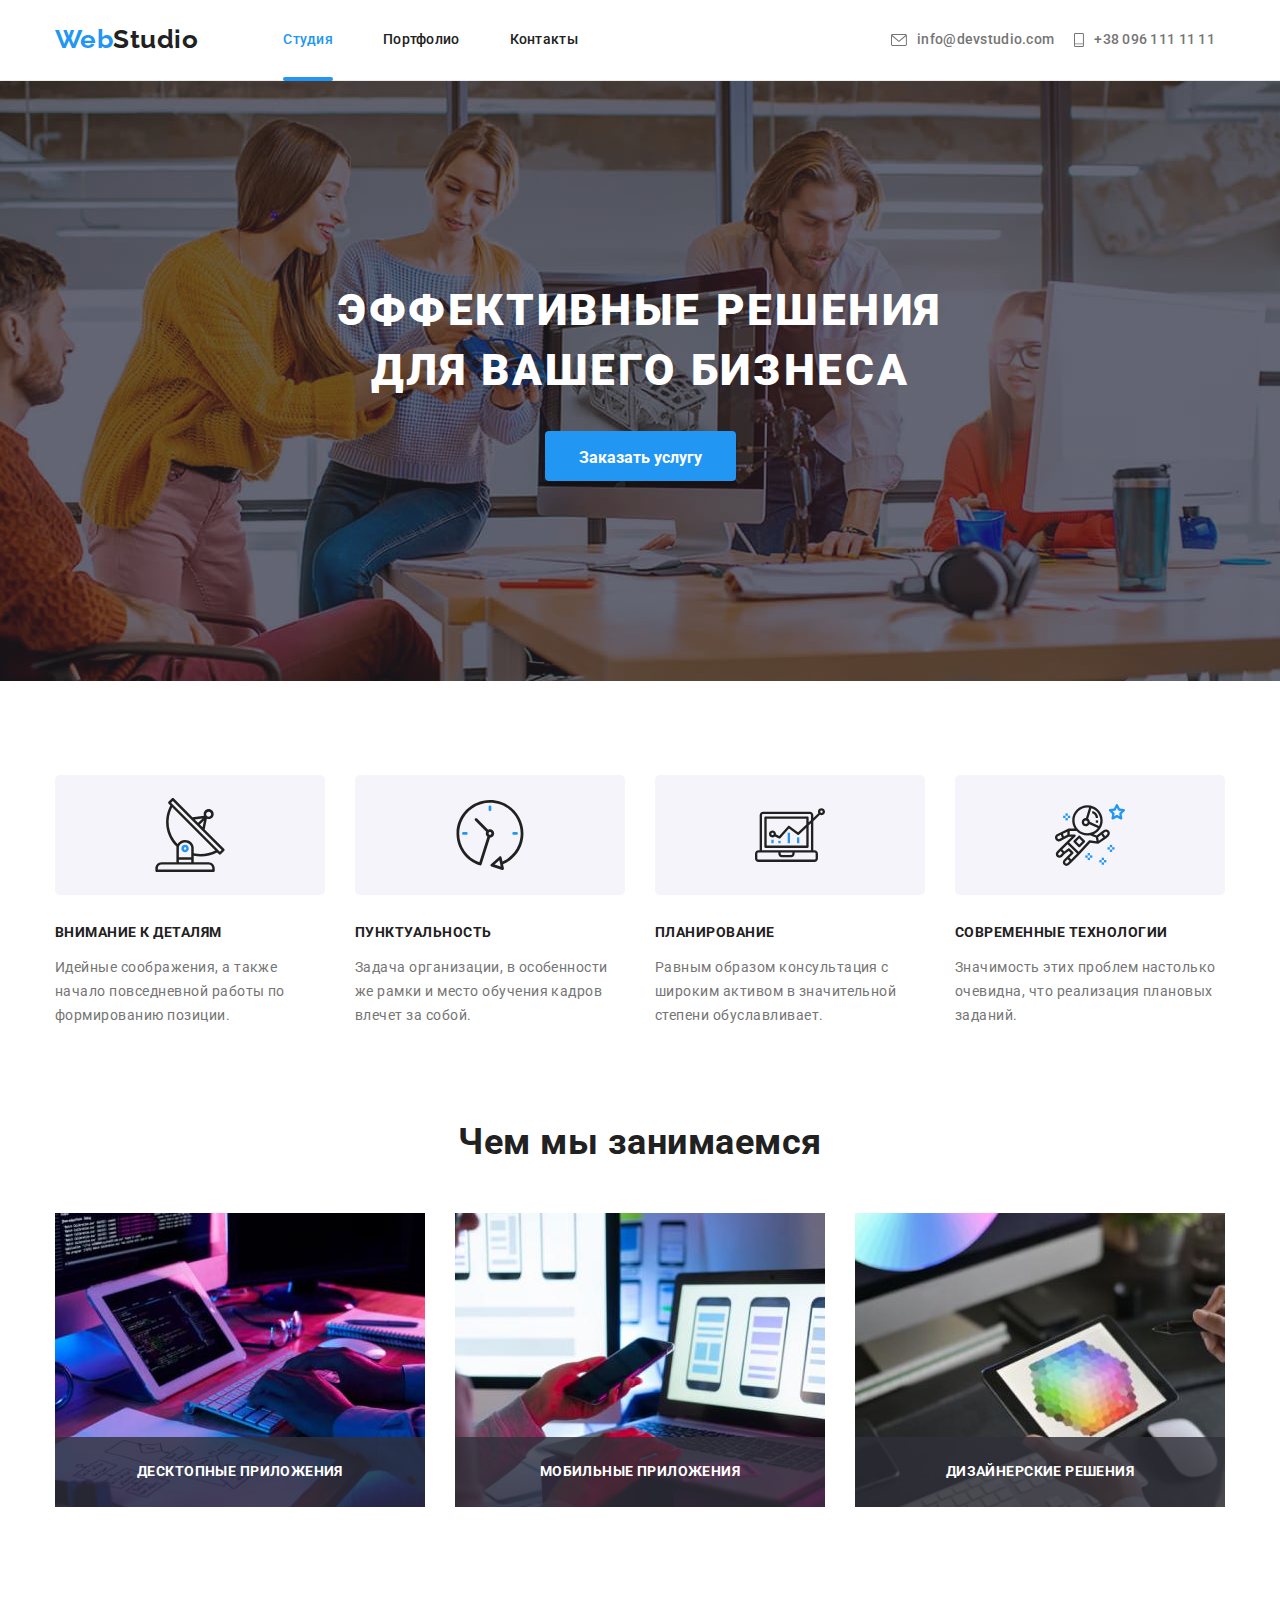
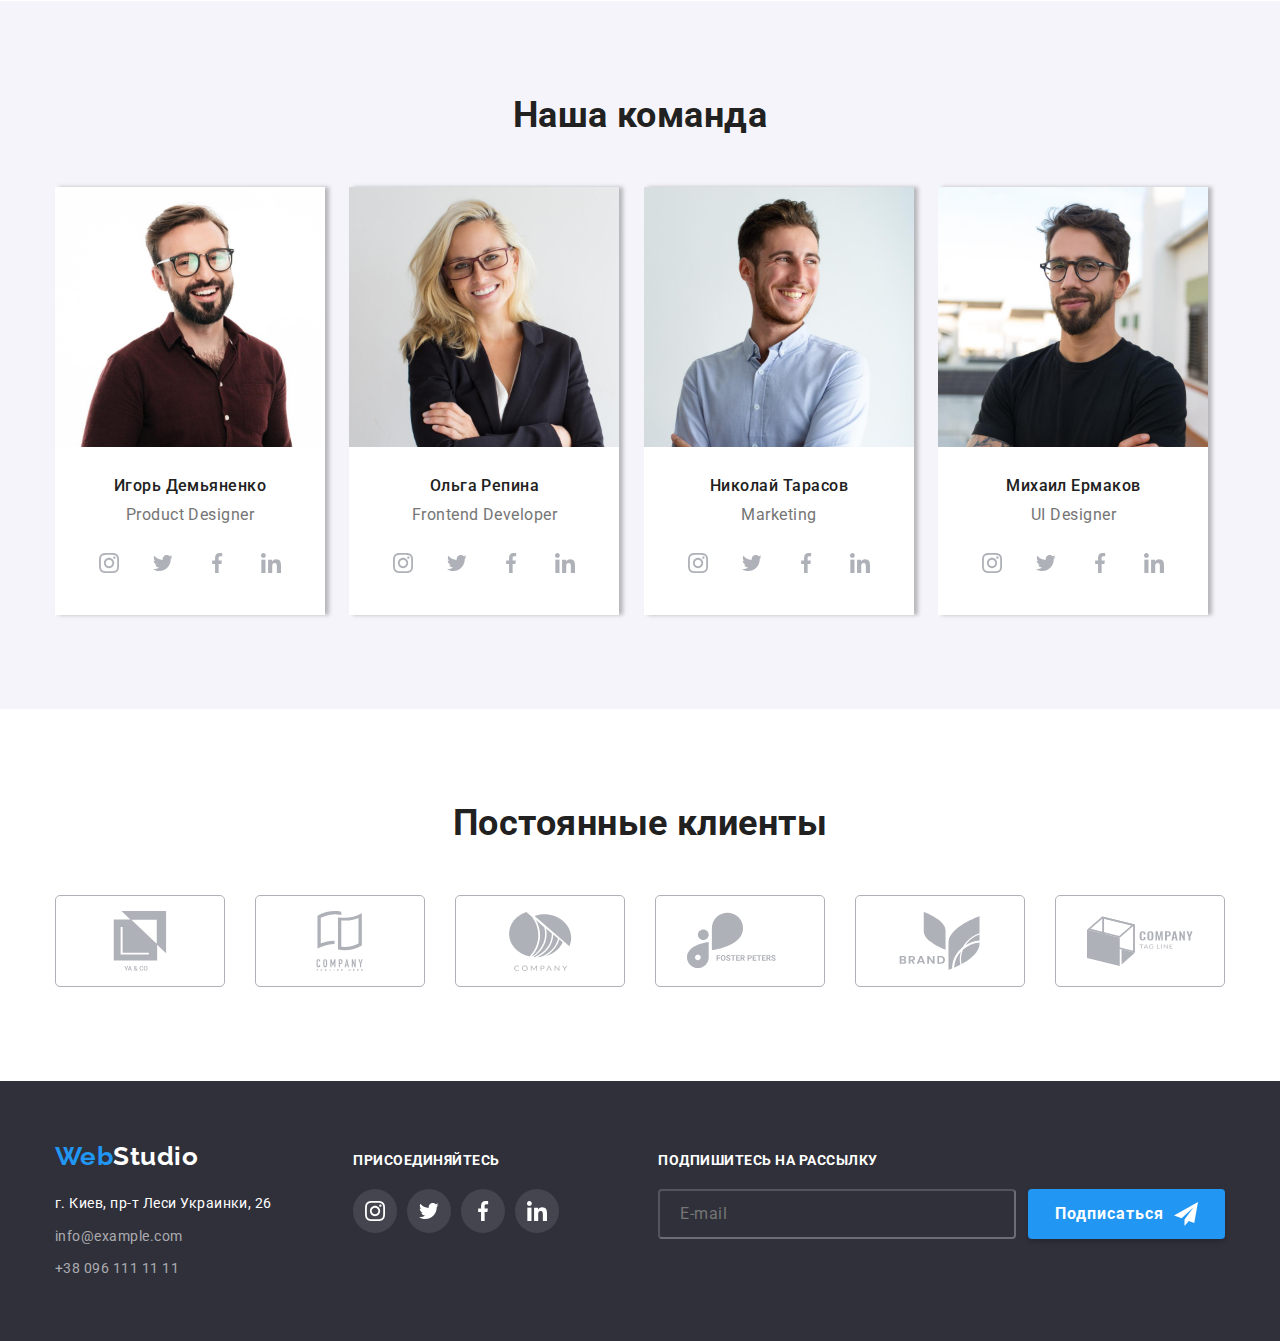
==== index.html @ 79b8e4bc "previous markup, styles" ====
<!DOCTYPE html>
<html lang="ru">
  <head>
    <meta charset="UTF-8" />
    <meta name="viewport" content="width=device-width, initial-scale=1.0" />
    <title>Студия</title>

    <link rel="preconnect" href="https://fonts.googleapis.com" />
    <link rel="preconnect" href="https://fonts.gstatic.com" crossorigin />
    <link
      href="https://fonts.googleapis.com/css2?family=Raleway:wght@700&family=Roboto:wght@400;500;700;900&display=swap"
      rel="stylesheet"
    />
    <link
      rel="stylesheet"
      href="https://cdnjs.cloudflare.com/ajax/libs/modern-normalize/1.1.0/modern-normalize.min.css"
    />
    <link rel="stylesheet" href="./css/styles.css" />
  </head>
  <body class="page">
    <!--Шапка сайта-->
    <header class="header">
      <div class="container no-padding flex">
        <div class="navigation">
          <a href="" lang="en" class="logo focus"
            ><span class="logo-web">Web</span>Studio</a
          >
          <nav>
            <ul class="site-nav flex">
              <li class="active-page nav-item">
                <a class="nav-link" href="./index.html">Студия</a>
              </li>
              <li class="nav-item">
                <a class="nav-link" href="./portfolio.html">Портфолио</a>
              </li>
              <li class="nav-item">
                <a class="nav-link" href="">Контакты</a>
              </li>
            </ul>
          </nav>
        </div>
        <ul class="head-contact flex site-nav">
          <li class="mail">
            <a href="mailto:info@devstudio.com" class="logo-item">
              <svg class="icon-envelope">
                <use
                  href="./pictures/sprite.svg#icon-envelope"
                  width="16"
                  height="12"
                ></use>
              </svg>
              info@devstudio.com</a
            >
          </li>
          <li class="telephone">
            <a href="tel:+380961111111" class="logo-item">
              <svg class="icon-mobile">
                <use href="./pictures/sprite.svg#icon-mobile"></use>
              </svg>
              +38 096 111 11 11</a
            >
          </li>
        </ul>
      </div>
    </header>
    <main>
      <!--Герой-->
      <section class="hero overlay">
        <h1 class="hero-title">Эффективные решения для вашего бизнеса</h1>
        <button data-modal-open type="button" class="btn">
          Заказать услугу
        </button>
      </section>
      <!--Особенности-->
      <section class="section features">
        <div class="container flex svg-set">
          <h2 class="visually-hidden">Особенности</h2>
          <ul class="card-set">
            <li class="feat-item antenna">
              <h3 class="title">Внимание к деталям</h3>
              <p class="section-text feat-text">
                Идейные соображения, а также начало повседневной работы по
                формированию позиции.
              </p>
            </li>
            <li class="feat-item clock">
              <h3 class="title">Пунктуальность</h3>
              <p class="section-text feat-text">
                Задача организации, в особенности же рамки и место обучения
                кадров влечет за собой.
              </p>
            </li>
            <li class="feat-item diagram">
              <h3 class="title">Планирование</h3>
              <p class="section-text feat-text">
                Равным образом консультация с широким активом в значительной
                степени обуславливает.
              </p>
            </li>
            <li class="feat-item astronaut">
              <h3 class="title">Современные технологии</h3>
              <p class="section-text feat-text">
                Значимость этих проблем настолько очевидна, что реализация
                плановых заданий.
              </p>
            </li>
          </ul>
        </div>
      </section>
      <!--Чем мы занимаемся-->
      <section class="section padding-bottom">
        <div class="container">
          <h2 class="main-title">Чем мы занимаемся</h2>
          <ul class="card-set">
            <li class="we-do-item">
              <img
                src="./pictures/wedo-jpg-1.jpg"
                alt="пишет код"
                width="370"
                height="294"
              />
              <h3 class="we-do-subtitle">Десктопные приложения</h3>
            </li>
            <li class="we-do-item">
              <img
                src="./pictures/wedo-jpg-2.jpg"
                alt="разрабатывает дизайн"
                width="370"
                height="294"
              />
              <h3 class="we-do-subtitle">Мобильные приложения</h3>
            </li>
            <li class="we-do-item">
              <img
                src="./pictures/wedo-jpg-3.jpg"
                alt="выбирает цвет"
                width="370"
                height="294"
              />
              <h3 class="we-do-subtitle">Дизайнерские решения</h3>
            </li>
          </ul>
        </div>
      </section>
      <!--Команда-->
      <section class="section bgcolor padding-bottom">
        <div class="container">
          <h2 class="main-title">Наша команда</h2>
          <div>
            <ul class="team-list">
              <li class="team-item">
                <img
                  src="./pictures/team-jpg-1.jpg"
                  alt="Дизайнер"
                  width="270"
                  height="260"
                />
                <div class="team-card-text">
                  <h3 class="team-subtitle">Игорь Демьяненко</h3>
                  <p lang="en" class="section-text team-text">
                    Product Designer
                  </p>
                  <ul class="team-card-links social-list">
                    <li class="social-list-item">
                      <a
                        class="social-link"
                        href="https://www.instagram.com"
                        target="blank"
                      >
                        <svg class="social-icon">
                          <use
                            href="./pictures/sprite.svg#icon-instagram"
                          ></use>
                        </svg>
                      </a>
                    </li>
                    <li class="social-list-item">
                      <a
                        class="social-link"
                        href="https://www.twitter.com"
                        target="blank"
                      >
                        <svg class="social-icon">
                          <use href="./pictures/sprite.svg#icon-twitter"></use>
                        </svg>
                      </a>
                    </li>
                    <li class="social-list-item">
                      <a
                        class="social-link"
                        href="https://www.facebook.com"
                        target="blank"
                      >
                        <svg class="social-icon">
                          <use href="./pictures/sprite.svg#icon-facebook"></use>
                        </svg>
                      </a>
                    </li>
                    <li class="social-list-item">
                      <a
                        class="social-link"
                        href="https://www.linkedin.com"
                        target="blank"
                      >
                        <svg class="social-icon">
                          <use href="./pictures/sprite.svg#icon-linkedin"></use>
                        </svg>
                      </a>
                    </li>
                  </ul>
                </div>
              </li>
              <li class="team-item">
                <img
                  src="./pictures/team-jpg-2.jpg"
                  alt="Разработчик"
                  width="270"
                  height="260"
                />
                <div class="team-card-text">
                  <h3 class="team-subtitle">Ольга Репина</h3>
                  <p lang="en" class="section-text team-text">
                    Frontend Developer
                  </p>
                  <ul class="team-card-links social-list">
                    <li class="social-list-item">
                      <a
                        class="social-link"
                        href="https://www.instagram.com"
                        target="blank"
                      >
                        <svg class="social-icon">
                          <use
                            href="./pictures/sprite.svg#icon-instagram"
                          ></use>
                        </svg>
                      </a>
                    </li>
                    <li class="social-list-item">
                      <a
                        class="social-link"
                        href="https://www.twitter.com"
                        target="blank"
                      >
                        <svg class="social-icon">
                          <use href="./pictures/sprite.svg#icon-twitter"></use>
                        </svg>
                      </a>
                    </li>
                    <li class="social-list-item">
                      <a
                        class="social-link"
                        href="https://www.facebook.com"
                        target="blank"
                      >
                        <svg class="social-icon">
                          <use href="./pictures/sprite.svg#icon-facebook"></use>
                        </svg>
                      </a>
                    </li>
                    <li class="social-list-item">
                      <a
                        class="social-link"
                        href="https://www.linkedin.com"
                        target="blank"
                      >
                        <svg class="social-icon">
                          <use href="./pictures/sprite.svg#icon-linkedin"></use>
                        </svg>
                      </a>
                    </li>
                  </ul>
                </div>
              </li>
              <li class="team-item">
                <img
                  src="./pictures/team-jpg-3.jpg"
                  alt="Маркетолог"
                  width="270"
                  height="260"
                />
                <div class="team-card-text">
                  <h3 class="team-subtitle">Николай Тарасов</h3>
                  <p lang="en" class="section-text team-text">Marketing</p>
                  <ul class="team-card-links social-list">
                    <li class="social-list-item">
                      <a
                        class="social-link"
                        href="https://www.instagram.com"
                        target="blank"
                      >
                        <svg class="social-icon">
                          <use
                            href="./pictures/sprite.svg#icon-instagram"
                          ></use>
                        </svg>
                      </a>
                    </li>
                    <li class="social-list-item">
                      <a
                        class="social-link"
                        href="https://www.twitter.com"
                        target="blank"
                      >
                        <svg class="social-icon">
                          <use href="./pictures/sprite.svg#icon-twitter"></use>
                        </svg>
                      </a>
                    </li>
                    <li class="social-list-item">
                      <a
                        class="social-link"
                        href="https://www.facebook.com"
                        target="blank"
                      >
                        <svg class="social-icon">
                          <use href="./pictures/sprite.svg#icon-facebook"></use>
                        </svg>
                      </a>
                    </li>
                    <li class="social-list-item">
                      <a
                        class="social-link"
                        href="https://www.linkedin.com"
                        target="blank"
                      >
                        <svg class="social-icon">
                          <use href="./pictures/sprite.svg#icon-linkedin"></use>
                        </svg>
                      </a>
                    </li>
                  </ul>
                </div>
              </li>
              <li class="team-item">
                <img
                  src="./pictures/team-jpg-4.jpg"
                  alt="Дизайнер"
                  width="270"
                  height="260"
                />
                <div class="team-card-text">
                  <h3 class="team-subtitle">Михаил Ермаков</h3>
                  <p lang="en" class="section-text team-text">UI Designer</p>
                  <ul class="team-card-links social-list">
                    <li class="social-list-item">
                      <a
                        class="social-link"
                        href="https://www.instagram.com"
                        target="blank"
                      >
                        <svg class="social-icon">
                          <use
                            href="./pictures/sprite.svg#icon-instagram"
                          ></use>
                        </svg>
                      </a>
                    </li>
                    <li class="social-list-item">
                      <a
                        class="social-link"
                        href="https://www.twitter.com"
                        target="blank"
                      >
                        <svg class="social-icon">
                          <use href="./pictures/sprite.svg#icon-twitter"></use>
                        </svg>
                      </a>
                    </li>
                    <li class="social-list-item">
                      <a
                        class="social-link"
                        href="https://www.facebook.com"
                        target="blank"
                      >
                        <svg class="social-icon">
                          <use href="./pictures/sprite.svg#icon-facebook"></use>
                        </svg>
                      </a>
                    </li>
                    <li class="social-list-item">
                      <a
                        class="social-link"
                        href="https://www.linkedin.com"
                        target="blank"
                      >
                        <svg class="social-icon">
                          <use href="./pictures/sprite.svg#icon-linkedin"></use>
                        </svg>
                      </a>
                    </li>
                  </ul>
                </div>
              </li>
            </ul>
          </div>
        </div>
      </section>
      <!--Клиенты-->
      <section class="section padding-bottom">
        <div class="container">
          <h2 class="main-title">Постоянные клиенты</h2>
          <ul class="clients-list flex">
            <li class="clients-item">
              <a class="clients-link" href="">
                <svg class="clients-icon">
                  <use href="./pictures/sprite.svg#icon-client1"></use>
                </svg>
              </a>
            </li>
            <li class="clients-item">
              <a class="clients-link" href="">
                <svg class="clients-icon">
                  <use href="./pictures/sprite.svg#icon-client2"></use>
                </svg>
              </a>
            </li>
            <li class="clients-item">
              <a class="clients-link" href="">
                <svg class="clients-icon">
                  <use href="./pictures/sprite.svg#icon-client3"></use>
                </svg>
              </a>
            </li>
            <li class="clients-item">
              <a class="clients-link" href="">
                <svg class="clients-icon">
                  <use href="./pictures/sprite.svg#icon-client4"></use>
                </svg>
              </a>
            </li>
            <li class="clients-item">
              <a class="clients-link" href="">
                <svg class="clients-icon">
                  <use href="./pictures/sprite.svg#icon-client5"></use>
                </svg>
              </a>
            </li>
            <li class="clients-item">
              <a class="clients-link" href="">
                <svg class="clients-icon">
                  <use href="./pictures/sprite.svg#icon-client6"></use>
                </svg>
              </a>
            </li>
          </ul>
        </div>
      </section>
    </main>
    <!--Подвал-->
    <footer class="footer">
      <div class="container foot-flex">
        <div class="foot-address-block">
          <a href="./index.html" class="logo foot focus"
            ><span class="logo-web">Web</span>Studio</a
          >
          <address class="address">
            <ul class="foot-contacts">
              <li class="address-item">
                <a
                  href="https://goo.gl/maps/bssERs2WhnVpPogH9"
                  target="blank"
                  class="link"
                  >г. Киев, пр-т Леси Украинки, 26</a
                >
              </li>
              <li class="address-item">
                <a href="mailto:info@example.com" class="link link-rgba"
                  >info@example.com</a
                >
              </li>
              <li class="address-item">
                <a href="tel:+380961111111" class="link link-rgba"
                  >+38 096 111 11 11</a
                >
              </li>
            </ul>
          </address>
        </div>
        <div class="join">
          <h3 class="join-title">присоединяйтесь</h3>
          <ul class="team-card-links social-list">
            <li class="social-list-item">
              <a
                class="social-link join-us"
                href="https://www.instagram.com"
                target="blank"
              >
                <svg class="social-clients-icon">
                  <use href="./pictures/sprite.svg#icon-instagram"></use>
                </svg>
              </a>
            </li>
            <li class="social-list-item">
              <a
                class="social-link join-us"
                href="https://www.twitter.com"
                target="blank"
              >
                <svg class="social-clients-icon">
                  <use href="./pictures/sprite.svg#icon-twitter"></use>
                </svg>
              </a>
            </li>
            <li class="social-list-item">
              <a
                class="social-link join-us"
                href="https://www.facebook.com"
                target="blank"
              >
                <svg class="social-clients-icon">
                  <use href="./pictures/sprite.svg#icon-facebook"></use>
                </svg>
              </a>
            </li>
            <li class="social-list-item">
              <a
                class="social-link join-us"
                href="https://www.linkedin.com"
                target="blank"
              >
                <svg class="social-clients-icon">
                  <use href="./pictures/sprite.svg#icon-linkedin"></use>
                </svg>
              </a>
            </li>
          </ul>
        </div>
        <div>
          <h3 class="join-title">Подпишитесь на рассылку</h3>
          <form class="flex" name="mailing">
            <input
              class="foot-mailing"
              type="email"
              name="email"
              placeholder="E-mail"
            />
            <button class="foot-btn-text btn" type="submit">
              Подписаться
              <svg class="mailing-icon">
                <use
                  href="./pictures/sprite.svg#icon-plane"
                  width="24"
                  height="24"
                ></use>
              </svg>
            </button>
          </form>
        </div>
      </div>
    </footer>
    <div class="backdrop is-hidden" data-modal>
      <div class="modal">
        <form class="modal-form">
          <button class="modal-button" type="button">
            <svg data-modal-close class="modal-icon">
              <use
                href="./pictures/sprite.svg#icon-close-madal"
                width="18"
                height="18"
              ></use>
            </svg>
          </button>
          <p class="modal-title">Оставьте свои данные, мы вам перезвоним</p>
          <label class="form-label" for="name">
            <label class="input-text">Имя</label>
            <span class="icon-position">
              <input
                class="modal-form-input"
                type="text"
                id="name"
                placeholder=" "
              />
              <svg class="icon-input">
                <use href="./pictures/sprite.svg#icon-person-label"></use>
              </svg>
            </span>
          </label>

          <label class="form-label" for="telephone">
            <label class="input-text">Телефон</label>
            <span class="icon-position">
              <input
                class="modal-form-input"
                type="tel"
                id="telephone"
                placeholder=" "
              />
              <svg class="icon-input">
                <use href="./pictures/sprite.svg#icon-phone-label"></use>
              </svg>
            </span>
          </label>
          <label class="form-label" for="email">
            <label class="input-text">Почта</label>
            <span class="icon-position">
              <input
                class="modal-form-input"
                type="email"
                id="email"
                placeholder=" "
              />
              <svg class="icon-input">
                <use href="./pictures/sprite.svg#icon-email-label"></use>
              </svg>
            </span>
          </label>
          <label class="comment" for="comment">
            <span class="comment-text">Комментарий</span>
            <textarea
              class="modal-textarea"
              name="comment"
              id="comment"
              cols="30"
              rows="10"
              placeholder="Введите текст"
            ></textarea>
          </label>
          <label class="flex check-box">
            <input type="checkbox" name="agree" class="checkbox-hidden" />
            <svg class="checkbox-icon">
              <use href="./pictures/sprite.svg#icon-check"></use>
            </svg>
            <span class="agree-text">
              Соглашаюсь с рассылкой и принимаю
              <a class="conditions-link">Условия договора</a>
            </span>
          </label>
          <button class="btn agree-btn" type="submit">Отправить</button>
        </form>
      </div>
    </div>
    <script src="./modal.js"></script>
  </body>
</html>
---- css/styles.css ----
:root {
  --main-color: #212121;
  --text-color: #757575;
  --accent-color: #2196f3;
  --main-bg-color: #ffffff;
  --bg-color: #f5f4fa;
  --foot-bg-color: #2f303a;
  --transition-bezier: cubic-bezier(0.4, 0, 0.2, 1);
}
*,
*::after,
::before {
  margin: 0;
  padding: 0;
}
html {
  box-sizing: border-box;
}

/*основной цвет текста #212121*/
/*вторичный цвет #757575*/
/*акцент цвет #2196F3*/
/*основной цвет фона #ffffff*/
/*вторичный цвет фона #F5F4FA*/
/*подвал цвет адреса rgba(255, 255, 255, 0.6);*/
/*подвал цвет фона #2F303A*/
body {
  font-family: Roboto;
  color: var(--main-color);
  background-color: var(--main-bg-color);
  letter-spacing: 0.03em;
}
ul {
  padding: 0;
  margin: 0;
  list-style: none;
}
a {
  text-decoration: none;
}
h1,
h2,
h3,
h4,
h5,
h6,
p {
  margin: 0;
}
img {
  display: block;
  width: 100%;
  height: auto;
}
.flex {
  display: flex;
}
.container {
  margin-left: auto;
  margin-right: auto;
  padding-left: 15px;
  padding-right: 15px;

  max-width: 1200px;
}
.section {
  padding-top: 94px;
  color: var(--main-color);
}
.card-set {
  margin-right: -30px;
  display: flex;
}
/*------------Header------------*/

.navigation {
  display: flex;
  align-items: center;
  margin-right: auto;
}

.padding-bottom {
  padding-bottom: 94px;
}

.container.no-padding {
  padding-top: 0;
}
.header {
  border-bottom: 1px solid #ececec;
}
.logo {
  font-family: Raleway;
  font-weight: bold;
  font-size: 26px;
  line-height: 1.2;
  color: var(--main-color);
  margin-right: 85px;
}
.logo-web {
  color: var(--accent-color);
}

.site-nav a {
  font-weight: 500;
  font-size: 14px;
  line-height: 1.14;
  letter-spacing: 0.02em;

  color: var(--text-color);
  transition: color 250ms var(--transition-bezier);
}
.nav-link {
  display: block;
  padding-top: 32px;
  padding-bottom: 32px;
}
.nav-item a {
  color: var(--main-color);
}
.site-nav a:focus,
.site-nav a:hover {
  color: var(--accent-color);
}
.nav-item:not(:last-child) {
  margin-right: 50px;
}
.nav-item {
  position: relative;
}
.active-page a {
  color: var(--accent-color);
}
.active-page::after {
  content: "";
  position: absolute;
  display: block;
  bottom: -1px;
  width: 100%;
  height: 4px;
  border-radius: 4px;
  background-color: var(--accent-color);
}
.head-contact {
  align-items: center;
  font-weight: 500;
  font-size: 14px;
  line-height: 1.14;
  letter-spacing: 0.02em;
  transition: color 250ms var(--transition-bezier);
}
.head-contact a:hover,
.head-contact a:focus {
  color: var(--accent-color);
}
.head-contact :first-child {
  margin-right: 10px;
}
.icon-envelope {
  width: 16px;
  height: 12px;
  fill: var(--text-color);
}
.icon-mobile {
  width: 10px;
  height: 16px;
  fill: var(--text-color);
}
.head-contact a:hover .icon-envelope,
.head-contact a:focus .icon-envelope {
  fill: var(--accent-color);
}
.head-contact a:hover .icon-mobile,
.head-contact a:focus .icon-mobile {
  fill: var(--accent-color);
}

.logo-item {
  display: flex;
  align-items: center;
}
/*------------Hero section------------*/

.hero {
  padding: 200px 0;
  text-align: center;
}
.overlay {
  height: 600px;
  max-width: 1600px;
  margin-left: auto;
  margin-right: auto;
  background-size: cover;
  background-repeat: no-repeat;
  background-position: center;
  background-color: #212121;
  background-image: linear-gradient(
      rgba(47, 48, 58, 0.4),
      rgba(47, 48, 58, 0.4)
    ),
    url(../pictures/hero-jpg.jpg);
}
.hero-title {
  max-width: 696px;
  margin: auto;
  font-weight: 900;
  font-size: 44px;
  line-height: 1.36;
  text-align: center;

  letter-spacing: 0.06em;
  text-transform: uppercase;
  color: var(--main-bg-color);
}
.btn {
  color: var(--main-bg-color);
  background-color: var(--accent-color);
  box-shadow: 0px 4px 4px rgba(0, 0, 0, 0.15);
  border-radius: 4px;
  border-color: transparent;
  margin-top: 30px;
  padding: 10px 32px;
  max-width: 200px;
  max-height: 50px;
  font-style: normal;
  font-weight: bold;
  font-size: 16px;
  line-height: 1.9;
}
/*------------Features section------------*/

.visually-hidden {
  position: absolute !important;
  clip: rect(1px 1px 1px 1px);
  clip: rect(1px, 1px, 1px, 1px);
  padding: 0 !important;
  border: 0 !important;
  height: 1px !important;
  width: 1px !important;
  overflow: hidden;
}
.card-set > .feat-item {
  flex-basis: calc(100% / 4 - 30px);
}
.features .title {
  margin-top: 0;
  margin-bottom: 0;
  font-weight: bold;
  font-size: 14px;
  line-height: 1.14;
  text-transform: uppercase;
}
.feat-text {
  margin-top: 15px;
  margin-bottom: 0;
  color: var(--text-color);
  font-size: 14px;
  line-height: 1.71;
}
.feat-item:not(:last-child) {
  margin-right: 30px;
}
.feat-item {
  align-items: center;
  justify-content: center;
}
.svg-set {
  flex-wrap: wrap;
}

.feat-item::before {
  content: "";
  height: 120px;
  background-position: center;
  display: block;
  background-color: var(--bg-color);
  margin-bottom: 30px;
  border-radius: 5px;
  background-repeat: no-repeat;
}
.antenna::before {
  background-size: 70px;
  background-image: url(../pictures/antenna.svg);
}
.clock::before {
  background-size: 70px;
  background-image: url(../pictures/clock.svg);
}
.diagram::before {
  background-size: 70px;
  background-image: url(../pictures/diagram.svg);
}
.astronaut::before {
  background-size: 70px;
  background-image: url(../pictures/astronaut.svg);
}

/*------------We do section------------*/
.card-set > .we-do-item {
  flex-basis: calc(100% / 3 - 30px);
}
.we-do-item {
  position: relative;
  margin-right: 30px;
}
.we-do-subtitle {
  position: absolute;
  bottom: 0;

  width: 100%;
  height: 70px;
  display: block;
  font-weight: 700;
  font-size: 14px;
  line-height: 1.14;
  text-transform: uppercase;

  text-align: center;
  justify-content: center;
  padding-top: 27px;
  padding-bottom: 27px;
  letter-spacing: 0.03em;
  color: var(--main-bg-color);
  background-color: rgba(47, 48, 58, 0.8);
}
/*------------Team section------------*/
.bgcolor {
  width: auto;
  background-color: var(--bg-color);
}
.main-title {
  margin-top: 0;
  margin-bottom: 50px;
  font-weight: bold;
  font-size: 36px;
  line-height: 1.16;
  text-align: center;
}

.team-list > .team-item {
  display: inline-block;
  flex-basis: calc(100% / 4);
}
.team-list > .team-item:not(:last-child) {
  margin-right: 20px;
}
.team-item {
  width: 270px;
  background: var(--main-bg-color);
  box-shadow: 4px 0px 4px rgba(0, 0, 0, 0.25);
}
.team-card-text {
  padding-top: 30px;
  padding-bottom: 30px;
  text-align: center;
}

.team-subtitle {
  font-weight: 500;
  font-size: 16px;
  line-height: 1.18;
}

.team-text {
  margin-top: 10px;
  font-size: 16px;
  line-height: 1.18;
  align-items: center;
  color: var(--text-color);
  margin-bottom: 16px;
}
.social-list {
  display: flex;
  justify-content: center;
}
.social-list-item {
  width: 44px;
  height: 44px;
  border-color: transparent;
}
.social-list-item + .social-list-item {
  margin-left: 10px;
}
.social-link {
  display: flex;
  width: 100%;
  height: 100%;
  border-radius: 50%;
  justify-content: center;
  align-items: center;
  transition: background-color 250ms var(--transition-bezier);
}
.social-link:hover,
.social-link:focus {
  background-color: var(--accent-color);
  border-color: transparent;
}
.social-icon {
  width: 20px;
  height: 20px;
  fill: #afb1b8;
  transition: fill 250ms var(--transition-bezier);
}
.social-link:hover .social-icon,
.social-link:focus .social-icon {
  fill: var(--main-bg-color);
}
/*------------Clients section------------*/

.clients-item {
  width: 170px;
  height: 92px;
}
.clients-item + .clients-item {
  margin-left: 30px;
}
.clients-link {
  display: flex;
  width: 100%;
  height: 100%;
  border: 1px solid #afb1b8;
  border-radius: 5px;
  justify-content: center;
  align-items: center;
  transition: border-color 250ms var(--transition-bezier);
}
.clients-link:hover,
.clients-link:focus {
  border-color: var(--accent-color);
}
.clients-icon {
  display: inline-block;
  width: 106px;
  height: 60px;
  fill: #afb1b8;
  transition: fill 250ms var(--transition-bezier);
}
.clients-link:hover .clients-icon,
.clients-link:focus .clients-icon {
  fill: var(--accent-color);
}
/*------------Footer section------------*/
.footer {
  padding-top: 60px;
  padding-bottom: 60px;
  background-color: var(--foot-bg-color);
}
.foot-flex {
  display: flex;
  align-items: baseline;
  justify-content: space-between;
}
.logo.foot {
  color: var(--main-bg-color);
}
.foot-contacts {
  margin-top: 20px;
}
.address-item:not(:first-child) {
  margin-top: 9px;
}
.address .link {
  font-style: normal;
  font-family: Roboto;
  font-size: 14px;
  line-height: 1.7;
  color: var(--main-bg-color);
}
.link.link-rgba {
  color: rgba(255, 255, 255, 0.6);
}
.join {
  margin-left: 70px;
  margin-right: auto;
}
.join-title {
  color: var(--main-bg-color);
  text-transform: uppercase;
  font-size: 14px;
  line-height: 1.14;
  margin-bottom: 20px;
}
.social-clients-icon {
  width: 20px;
  height: 20px;
}
.social-list-item > .social-link.join-us {
  background-color: rgba(255, 255, 255, 0.1);
}
.social-list-item > .social-link.join-us:hover,
.social-list-item > .social-link.join-us:focus {
  background-color: var(--accent-color);
}
.social-link > .social-clients-icon {
  fill: var(--main-bg-color);
}
.foot-mailing {
  width: 358px;
  height: 50px;
  padding: 10px;
  border-color: rgba(255, 255, 255, 0.3);
  border-radius: 4px;
  background-color: transparent;
  color: var(--main-bg-color);
}
.foot-btn-text {
  display: flex;
  margin-top: 0;
  margin-left: 12px;
  padding: 10px 25px;
  font-weight: 700;
  font-size: 16px;
  line-height: 1.6;
  align-items: center;
  justify-content: center;
  letter-spacing: 0.06em;
}
.mailing-icon {
  width: 24px;
  height: 24px;
  fill: var(--main-bg-color);
  margin-left: 10px;
}
.foot-mailing::placeholder {
  font-weight: 400;
  font-size: 16px;
  line-height: 1.25;
  letter-spacing: 0.03em;
  padding-left: 10px;
}
/*------------Modal page------------*/
.backdrop {
  position: fixed;
  top: 0;
  left: 0;
  width: 100%;
  height: 100%;
  background-color: rgba(0, 0, 0, 0.2);

  opacity: 1;
  transition: opacity 250ms var(--transition-bezier);
}
.backdrop.is-hidden {
  opacity: 0;
  pointer-events: none;
}
.backdrop.is-hidden .modal {
  transform: translate(-50%, -50%) scale(1.1);
}
.modal {
  position: absolute;
  top: 50%;
  left: 50%;
  transform: translate(-50%, -50%) scale(1);
  width: 528px;
  min-height: 581px;
  border-radius: 4px;

  background-color: var(--main-bg-color);
  box-shadow: 1px 0px 2px rgba(0, 0, 0, 0.2), 1px 0px 1px rgba(0, 0, 0, 0.14),
    3px 0px 1px rgba(0, 0, 0, 0.12);

  transition: opacity 250ms var(--transition-bezier),
    transform 250ms var(--transition-bezier);
}
.modal-button {
  position: absolute;
  width: 30px;
  height: 30px;
  top: 8px;
  right: 8px;
  padding: 5px;
  border-radius: 50%;
  border: 1px solid rgba(0, 0, 0, 0.1);
  background-color: var(--main-bg-color);
}
.modal-icon {
  width: 18px;
  height: 18px;
}
.modal-button:hover .modal-icon {
  fill: var(--accent-color);
}
.modal-title {
  font-weight: bold;
  margin-left: auto;
  margin-right: auto;
  margin-bottom: 30px;
  justify-content: center;
  font-size: 20px;
  line-height: 1.2;
}
.modal-form {
  padding-bottom: 50px;
  padding-right: 40px;
  padding-left: 40px;
  padding-top: 40px;
}
.form-label {
  display: block;
  margin-bottom: 10px;
}
.modal-form-input {
  width: 100%;
  height: 40px;
  border-radius: 4px;
  margin-top: 5px;
  border: 1px solid rgba(33, 33, 33, 0.2);
  padding: 12px 12px 12px 42px;
  outline: none;
  cursor: pointer;
  transition: border-color 250ms var(--transition-bezier);
}
.modal-form-input:focus {
  border-color: var(--accent-color);
}
.icon-position {
  position: relative;
}
.icon-input {
  position: absolute;
  left: 16px;
  top: 50%;
  width: 18px;
  height: 18px;
  transform: translateY(-50%);
  display: inline-block;
  fill: var(--main-color);
  transition: fill 250ms var(--transition-bezier);
}
.form-label:focus-within .icon-input {
  fill: var(--accent-color);
}
.input-text {
  font-weight: 400;
  font-size: 12px;
  line-height: 1.16;
  letter-spacing: 0.01em;
  color: var(--text-color);
}

.comment .modal-textarea {
  display: flex;
  padding: 12px 16px;
  margin-bottom: 20px;
  margin-top: 4px;
  height: 120px;
  width: 100%;
  resize: none;
  outline-color: var(--accent-color);
  border: 1px solid rgba(33, 33, 33, 0.2);
  border-radius: 4px;
}
.modal-textarea::placeholder {
  font-size: 16px;
  color: rgba(117, 117, 117, 0.5);
}
.comment-text {
  font-weight: 400;
  font-size: 14px;
  line-height: 1.16;
  letter-spacing: 0.01em;
  color: var(--text-color);
}
.check-box {
  display: flex;
  align-items: center;
  padding-left: 13px;
  margin-bottom: 30px;
  width: 100%;
  margin-top: 20px;
  font-size: 14px;
  line-height: 1.46;
  initial-letter: 0.03em;
  color: var(--text-color);
}
.checkbox-icon {
  display: inline-block;
  width: 16px;
  height: 15px;
  margin-right: 7px;
  border: 2px solid var(--main-color);
  border-radius: 2px;
  transition: background-color 250ms var(--transition-bezier);
}

.conditions-link {
  color: var(--accent-color);
  position: relative;
}
.checkbox-hidden {
  position: absolute !important;
  clip: rect(1px 1px 1px 1px);
  clip: rect(1px, 1px, 1px, 1px);
  padding: 0 !important;
  border: 0 !important;
  height: 1px !important;
  width: 1px !important;
  overflow: hidden;
}
.checkbox-hidden:checked + .checkbox-icon {
  border-color: transparent;
  background-color: var(--accent-color);
  background-origin: border-box;
  background-size: contain;
}

.conditions-link::after {
  content: "";
  position: absolute;
  bottom: 2px;
  left: 0;
  width: 100%;
  height: 1px;
  background-color: var(--accent-color);
}
.agree-btn {
  display: block;
  margin: 0 auto;
  padding: 10px 55px;
  line-height: 1.6;
  letter-spacing: 0.06em;
}
/*------------Portfolio page------------*/
:root {
  --btn-shadow: 0px 3px 1px rgba(0, 0, 0, 0.1), 0px 1px 2px rgba(0, 0, 0, 0.08),
    0px 2px 2px rgba(0, 0, 0, 0.12);
}

.port-btn-list {
  display: flex;
  justify-content: center;
  margin-bottom: 50px;
}
.port-btn {
  display: inline-block;
  width: auto;
  height: auto;
  position: inherit;
  color: var(--main-color);
  background-color: var(--bg-color);

  border-radius: 4px;
  border-color: transparent;
  font-family: Roboto;
  font-weight: 500;
  font-size: 16px;
  line-height: 1.6;

  padding: 6px 22px;
  text-align: center;

  transition: background-color 250ms var(--transition-bezier);
}
.port-btn:hover,
.port-btn:focus {
  background-color: var(--accent-color);
  color: var(--main-bg-color);
  box-shadow: var(--btn-shadow);
}

.port-btn-list > .port-btn-item:not(:last-child) {
  margin-right: 8px;
}
.container.portfolio {
  padding-top: 0;
  padding-bottom: 94px;
}
.port-list {
  display: flex;
  flex-wrap: wrap;
  margin-bottom: -30px;
  margin-left: -30px;
}

.port-list-item {
  background-color: var(--main-bg-color);
  flex-basis: calc((100% - 90px) / 3);
  margin-bottom: 30px;
  margin-left: 30px;
}
.port-list-item:hover,
.port-list-item:focus {
  box-shadow: 0px 1px 1px rgb(0 0 0 / 12%), 0px 4px 4px rgb(0 0 0 / 6%),
    1px 4px 6px rgb(0 0 0 / 16%);
}
.port-thumb {
  position: relative;
  overflow: hidden;
}
.port-item-text {
  opacity: 0;
  position: absolute;
  width: 100%;
  height: 100%;
  top: 0;
  left: 0;
  padding: 63px 24px;
  font-weight: 400;
  font-size: 18px;
  line-height: 1.56;
  text-align: left;
  justify-content: center;
  letter-spacing: 0.03em;
  color: var(--main-bg-color);
  background-color: rgba(33, 150, 243, 0.9);
  transition: transform 250ms var(--transition-bezier),
    opacity 250ms var(--transition-bezier);
  transform: translateY(100%);
}
.port-list-item:hover .port-item-text,
.port-list-item:focus .port-item-text {
  opacity: 1;
  transform: translateY(0);
}

.port-cards-text {
  border: 1px solid #eeeeee;
  padding: 20px 24px;
}
.port-title {
  font-weight: bold;
  font-size: 18px;
  line-height: 2;
  letter-spacing: 0.06em;
  color: var(--main-color);
}
.port-subtitle {
  font-size: 16px;
  line-height: 1.87;
  color: var(--text-color);
}

/*основной цвет текста #212121*/
/*вторичный цвет #757575*/
/*акцент цвет #2196F3*/
/*основной цвет фона #E5E5E5*/
/*вторичный цвет фона #F5F4FA*/
/*подвал цвет адреса rgba(255, 255, 255, 0.6);*/
/*подвал цвет фона #2F303A*/
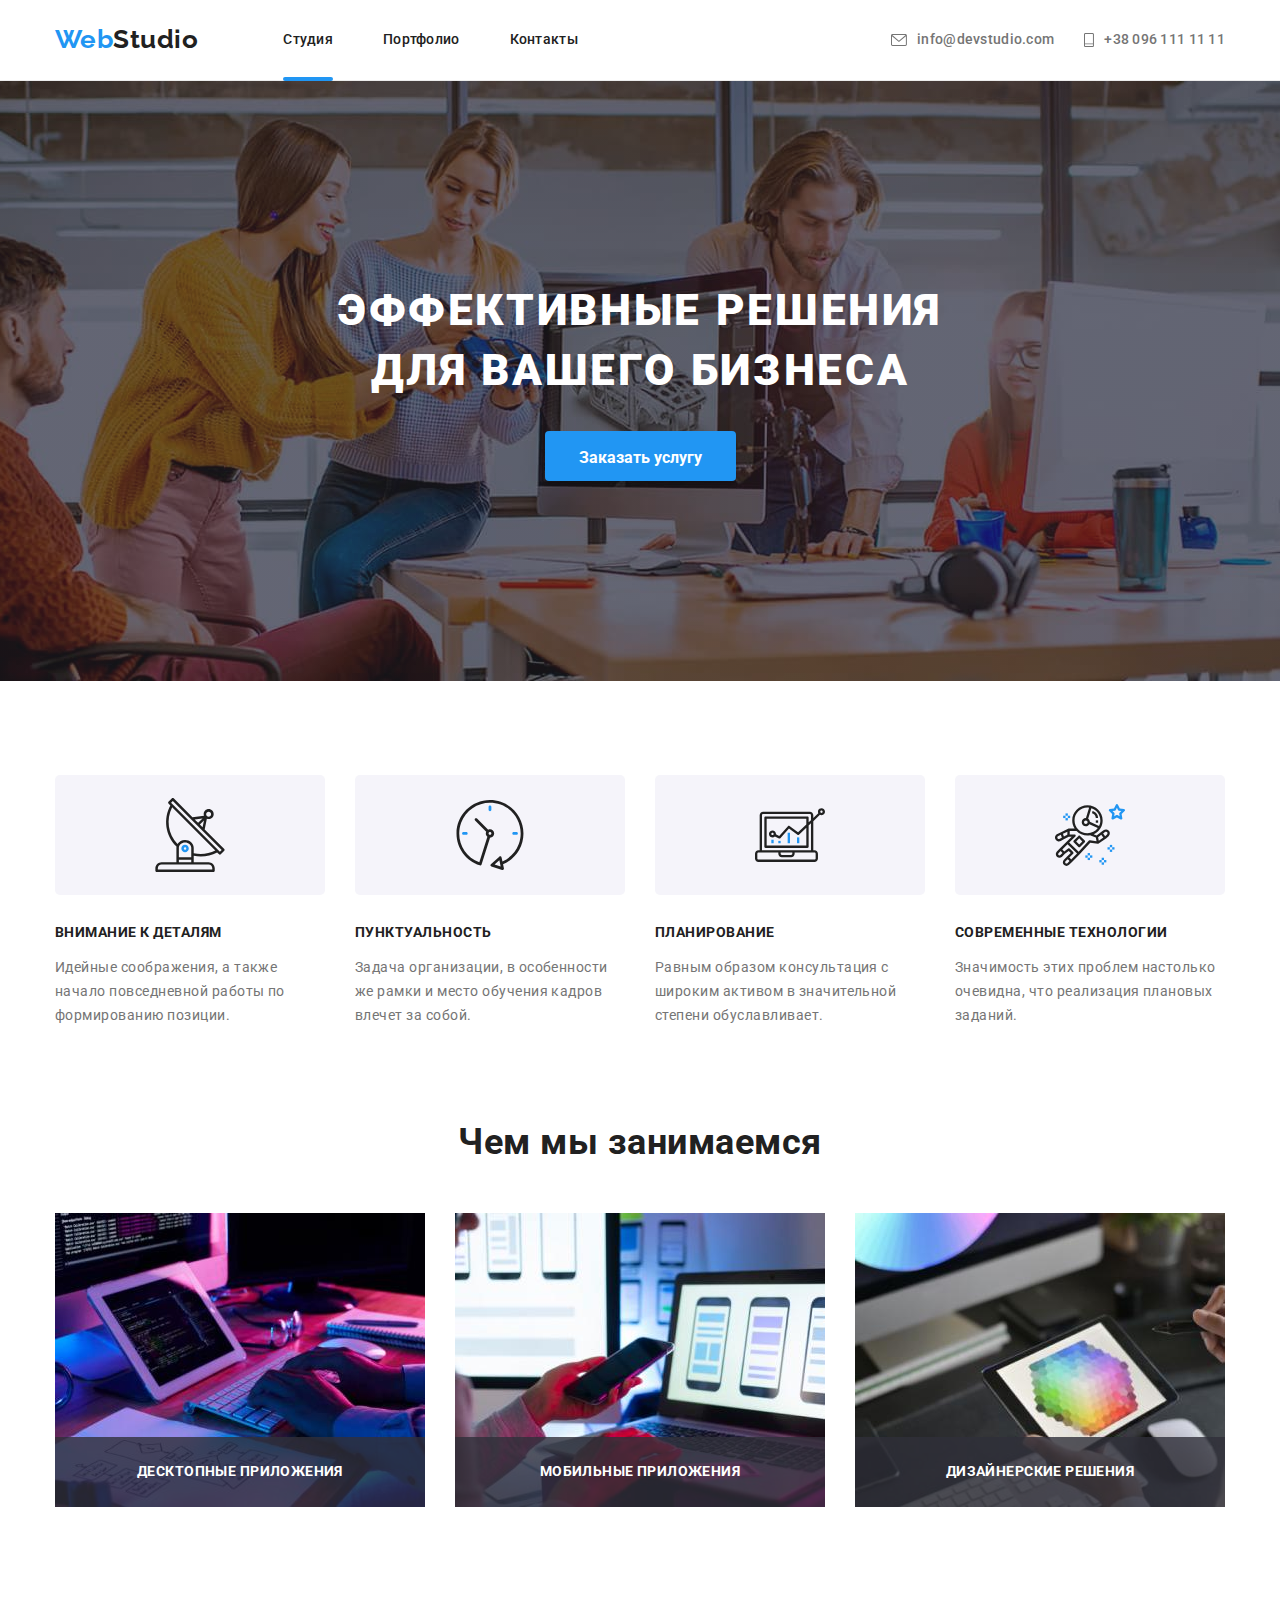
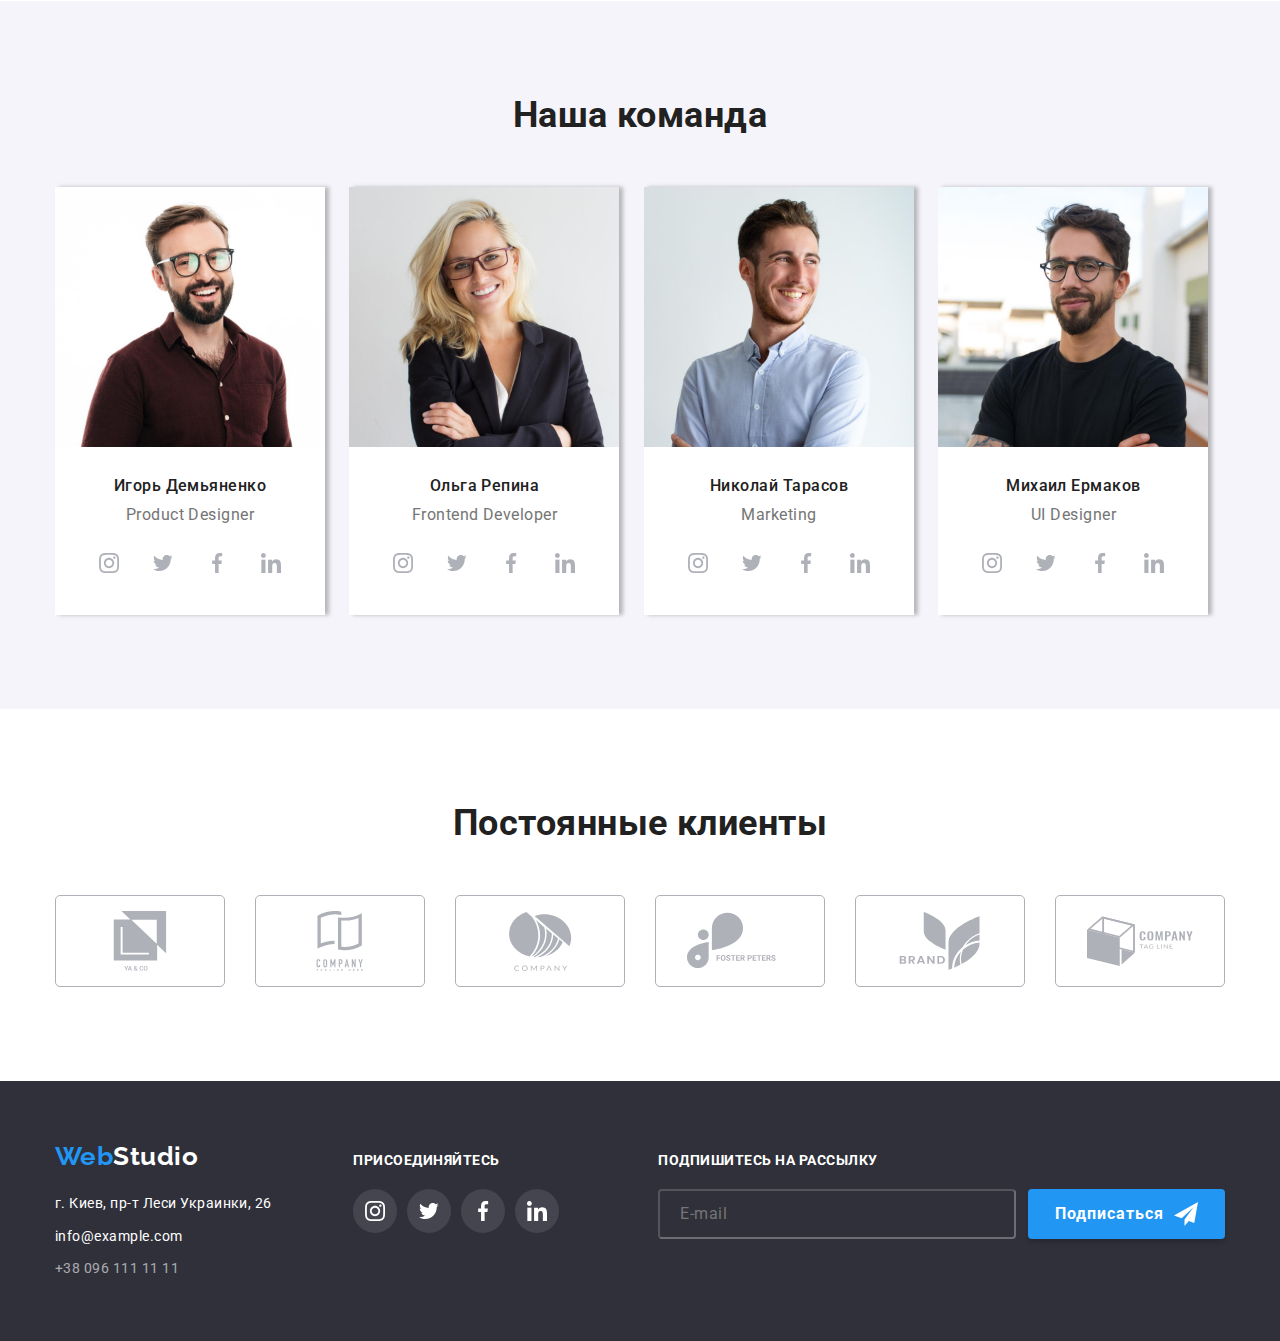
==== commit 1d9f96f4: "bem" ====
--- a/index.html
+++ b/index.html
@@ -15,34 +15,37 @@
       rel="stylesheet"
       href="https://cdnjs.cloudflare.com/ajax/libs/modern-normalize/1.1.0/modern-normalize.min.css"
     />
+    <link rel="stylesheet" href="./css/main.min.css" />
     <link rel="stylesheet" href="./css/styles.css" />
   </head>
-  <body class="page">
+  <body>
     <!--Шапка сайта-->
     <header class="header">
-      <div class="container no-padding flex">
-        <div class="navigation">
-          <a href="" lang="en" class="logo focus"
-            ><span class="logo-web">Web</span>Studio</a
+      <div class="container container--no-padding container__flex">
+        <div class="nav">
+          <a href="" lang="en" class="logo"
+            ><span class="logo__logo-web">Web</span>Studio</a
           >
           <nav>
-            <ul class="site-nav flex">
-              <li class="active-page nav-item">
-                <a class="nav-link" href="./index.html">Студия</a>
-              </li>
-              <li class="nav-item">
-                <a class="nav-link" href="./portfolio.html">Портфолио</a>
-              </li>
-              <li class="nav-item">
-                <a class="nav-link" href="">Контакты</a>
+            <ul class="nav__flex">
+              <li class="nav__item nav__item--active-page">
+                <a class="nav__link" href="./index.html">Студия</a>
+              </li>
+              <li class="nav__item">
+                <a class="nav__link" href="./portfolio.html">Портфолио</a>
+              </li>
+              <li class="nav__item">
+                <a class="nav__link" href="">Контакты</a>
               </li>
             </ul>
           </nav>
         </div>
-        <ul class="head-contact flex site-nav">
-          <li class="mail">
-            <a href="mailto:info@devstudio.com" class="logo-item">
-              <svg class="icon-envelope">
+        <ul class="head-contact">
+          <li class="head-contact--margin-right">
+            <a href="mailto:info@devstudio.com" class="head-contact__link">
+              <svg
+                class="head-contact__icon-envelope head-contact__icon-envelope--margin-right"
+              >
                 <use
                   href="./pictures/sprite.svg#icon-envelope"
                   width="16"
@@ -52,9 +55,11 @@
               info@devstudio.com</a
             >
           </li>
-          <li class="telephone">
-            <a href="tel:+380961111111" class="logo-item">
-              <svg class="icon-mobile">
+          <li>
+            <a href="tel:+380961111111" class="head-contact__link">
+              <svg
+                class="head-contact__icon-mobile head-contact__icon-mobile--margin-right"
+              >
                 <use href="./pictures/sprite.svg#icon-mobile"></use>
               </svg>
               +38 096 111 11 11</a
@@ -65,41 +70,41 @@
     </header>
     <main>
       <!--Герой-->
-      <section class="hero overlay">
-        <h1 class="hero-title">Эффективные решения для вашего бизнеса</h1>
+      <section class="hero hero__overlay">
+        <h1 class="hero__title">Эффективные решения для вашего бизнеса</h1>
         <button data-modal-open type="button" class="btn">
           Заказать услугу
         </button>
       </section>
       <!--Особенности-->
-      <section class="section features">
-        <div class="container flex svg-set">
-          <h2 class="visually-hidden">Особенности</h2>
+      <section class="section">
+        <div class="container container__svg-set">
+          <h2 class="section__title--visually-hidden">Особенности</h2>
           <ul class="card-set">
-            <li class="feat-item antenna">
-              <h3 class="title">Внимание к деталям</h3>
-              <p class="section-text feat-text">
+            <li class="card-set__feat-item card-set__feat-item--antenna">
+              <h3 class="card-set__title">Внимание к деталям</h3>
+              <p class="card-set__feat-text">
                 Идейные соображения, а также начало повседневной работы по
                 формированию позиции.
               </p>
             </li>
-            <li class="feat-item clock">
-              <h3 class="title">Пунктуальность</h3>
-              <p class="section-text feat-text">
+            <li class="card-set__feat-item card-set__feat-item--clock">
+              <h3 class="card-set__title">Пунктуальность</h3>
+              <p class="card-set__feat-text">
                 Задача организации, в особенности же рамки и место обучения
                 кадров влечет за собой.
               </p>
             </li>
-            <li class="feat-item diagram">
-              <h3 class="title">Планирование</h3>
-              <p class="section-text feat-text">
+            <li class="card-set__feat-item card-set__feat-item--diagram">
+              <h3 class="card-set__title">Планирование</h3>
+              <p class="card-set__feat-text">
                 Равным образом консультация с широким активом в значительной
                 степени обуславливает.
               </p>
             </li>
-            <li class="feat-item astronaut">
-              <h3 class="title">Современные технологии</h3>
-              <p class="section-text feat-text">
+            <li class="card-set__feat-item card-set__feat-item--astronaut">
+              <h3 class="card-set__title">Современные технологии</h3>
+              <p class="card-set__feat-text">
                 Значимость этих проблем настолько очевидна, что реализация
                 плановых заданий.
               </p>
@@ -108,101 +113,99 @@
         </div>
       </section>
       <!--Чем мы занимаемся-->
-      <section class="section padding-bottom">
+      <section class="section section--padding-bottom">
         <div class="container">
-          <h2 class="main-title">Чем мы занимаемся</h2>
+          <h2 class="container__main-title">Чем мы занимаемся</h2>
           <ul class="card-set">
-            <li class="we-do-item">
+            <li class="card-set__we-do-item">
               <img
                 src="./pictures/wedo-jpg-1.jpg"
                 alt="пишет код"
                 width="370"
                 height="294"
               />
-              <h3 class="we-do-subtitle">Десктопные приложения</h3>
-            </li>
-            <li class="we-do-item">
+              <h3 class="card-set__we-do-subtitle">Десктопные приложения</h3>
+            </li>
+            <li class="card-set__we-do-item">
               <img
                 src="./pictures/wedo-jpg-2.jpg"
                 alt="разрабатывает дизайн"
                 width="370"
                 height="294"
               />
-              <h3 class="we-do-subtitle">Мобильные приложения</h3>
-            </li>
-            <li class="we-do-item">
+              <h3 class="card-set__we-do-subtitle">Мобильные приложения</h3>
+            </li>
+            <li class="card-set__we-do-item">
               <img
                 src="./pictures/wedo-jpg-3.jpg"
                 alt="выбирает цвет"
                 width="370"
                 height="294"
               />
-              <h3 class="we-do-subtitle">Дизайнерские решения</h3>
+              <h3 class="card-set__we-do-subtitle">Дизайнерские решения</h3>
             </li>
           </ul>
         </div>
       </section>
       <!--Команда-->
-      <section class="section bgcolor padding-bottom">
+      <section class="section section--bgcolor section--padding-bottom">
         <div class="container">
-          <h2 class="main-title">Наша команда</h2>
+          <h2 class="container__main-title">Наша команда</h2>
           <div>
             <ul class="team-list">
-              <li class="team-item">
+              <li class="team-list__item">
                 <img
                   src="./pictures/team-jpg-1.jpg"
                   alt="Дизайнер"
                   width="270"
                   height="260"
                 />
-                <div class="team-card-text">
-                  <h3 class="team-subtitle">Игорь Демьяненко</h3>
-                  <p lang="en" class="section-text team-text">
-                    Product Designer
-                  </p>
-                  <ul class="team-card-links social-list">
-                    <li class="social-list-item">
-                      <a
-                        class="social-link"
+                <div class="team-list--card-text">
+                  <h3 class="team-list__subtitle">Игорь Демьяненко</h3>
+                  <p lang="en" class="team-list__team-text">Product Designer</p>
+                  <ul class="social-list">
+                    <li class="social-list__item">
+                      <a
+                        class="social-list__link"
                         href="https://www.instagram.com"
                         target="blank"
                       >
-                        <svg class="social-icon">
+                        <svg class="social-list__icon">
                           <use
                             href="./pictures/sprite.svg#icon-instagram"
                           ></use>
                         </svg>
                       </a>
                     </li>
-                    <li class="social-list-item">
-                      <a
-                        class="social-link"
+                    <li class="social-list__item">
+                      <a
+                        class="social-list__link"
                         href="https://www.twitter.com"
                         target="blank"
                       >
-                        <svg class="social-icon">
+                        <svg class="social-list__icon">
                           <use href="./pictures/sprite.svg#icon-twitter"></use>
                         </svg>
                       </a>
                     </li>
-                    <li class="social-list-item">
-                      <a
-                        class="social-link"
+                    <li class="social-list__item">
+                      <a
+                        class="social-list__link"
                         href="https://www.facebook.com"
                         target="blank"
                       >
-                        <svg class="social-icon">
+                        <svg class="social-list__icon">
                           <use href="./pictures/sprite.svg#icon-facebook"></use>
                         </svg>
                       </a>
                     </li>
-                    <li class="social-list-item">
-                      <a
-                        class="social-link"
+                    <li class="social-list__item">
+                      <a
+                        class="social-list__link"
                         href="https://www.linkedin.com"
                         target="blank"
                       >
-                        <svg class="social-icon">
+                        <svg class="social-list__icon">
                           <use href="./pictures/sprite.svg#icon-linkedin"></use>
                         </svg>
                       </a>
@@ -210,61 +213,61 @@
                   </ul>
                 </div>
               </li>
-              <li class="team-item">
+              <li class="team-list__item">
                 <img
                   src="./pictures/team-jpg-2.jpg"
                   alt="Разработчик"
                   width="270"
                   height="260"
                 />
-                <div class="team-card-text">
-                  <h3 class="team-subtitle">Ольга Репина</h3>
-                  <p lang="en" class="section-text team-text">
+                <div class="team-list--card-text">
+                  <h3 class="team-list__subtitle">Ольга Репина</h3>
+                  <p lang="en" class="team-list__team-text">
                     Frontend Developer
                   </p>
-                  <ul class="team-card-links social-list">
-                    <li class="social-list-item">
-                      <a
-                        class="social-link"
+                  <ul class="social-list">
+                    <li class="social-list__item">
+                      <a
+                        class="social-list__link"
                         href="https://www.instagram.com"
                         target="blank"
                       >
-                        <svg class="social-icon">
+                        <svg class="social-list__icon">
                           <use
                             href="./pictures/sprite.svg#icon-instagram"
                           ></use>
                         </svg>
                       </a>
                     </li>
-                    <li class="social-list-item">
-                      <a
-                        class="social-link"
+                    <li class="social-list__item">
+                      <a
+                        class="social-list__link"
                         href="https://www.twitter.com"
                         target="blank"
                       >
-                        <svg class="social-icon">
+                        <svg class="social-list__icon">
                           <use href="./pictures/sprite.svg#icon-twitter"></use>
                         </svg>
                       </a>
                     </li>
-                    <li class="social-list-item">
-                      <a
-                        class="social-link"
+                    <li class="social-list__item">
+                      <a
+                        class="social-list__link"
                         href="https://www.facebook.com"
                         target="blank"
                       >
-                        <svg class="social-icon">
+                        <svg class="social-list__icon">
                           <use href="./pictures/sprite.svg#icon-facebook"></use>
                         </svg>
                       </a>
                     </li>
-                    <li class="social-list-item">
-                      <a
-                        class="social-link"
+                    <li class="social-list__item">
+                      <a
+                        class="social-list__link"
                         href="https://www.linkedin.com"
                         target="blank"
                       >
-                        <svg class="social-icon">
+                        <svg class="social-list__icon">
                           <use href="./pictures/sprite.svg#icon-linkedin"></use>
                         </svg>
                       </a>
@@ -272,59 +275,59 @@
                   </ul>
                 </div>
               </li>
-              <li class="team-item">
+              <li class="team-list__item">
                 <img
                   src="./pictures/team-jpg-3.jpg"
                   alt="Маркетолог"
                   width="270"
                   height="260"
                 />
-                <div class="team-card-text">
-                  <h3 class="team-subtitle">Николай Тарасов</h3>
-                  <p lang="en" class="section-text team-text">Marketing</p>
-                  <ul class="team-card-links social-list">
-                    <li class="social-list-item">
-                      <a
-                        class="social-link"
+                <div class="team-list--card-text">
+                  <h3 class="team-list__subtitle">Николай Тарасов</h3>
+                  <p lang="en" class="team-list__team-text">Marketing</p>
+                  <ul class="social-list">
+                    <li class="social-list__item">
+                      <a
+                        class="social-list__link"
                         href="https://www.instagram.com"
                         target="blank"
                       >
-                        <svg class="social-icon">
+                        <svg class="social-list__icon">
                           <use
                             href="./pictures/sprite.svg#icon-instagram"
                           ></use>
                         </svg>
                       </a>
                     </li>
-                    <li class="social-list-item">
-                      <a
-                        class="social-link"
+                    <li class="social-list__item">
+                      <a
+                        class="social-list__link"
                         href="https://www.twitter.com"
                         target="blank"
                       >
-                        <svg class="social-icon">
+                        <svg class="social-list__icon">
                           <use href="./pictures/sprite.svg#icon-twitter"></use>
                         </svg>
                       </a>
                     </li>
-                    <li class="social-list-item">
-                      <a
-                        class="social-link"
+                    <li class="social-list__item">
+                      <a
+                        class="social-list__link"
                         href="https://www.facebook.com"
                         target="blank"
                       >
-                        <svg class="social-icon">
+                        <svg class="social-list__icon">
                           <use href="./pictures/sprite.svg#icon-facebook"></use>
                         </svg>
                       </a>
                     </li>
-                    <li class="social-list-item">
-                      <a
-                        class="social-link"
+                    <li class="social-list__item">
+                      <a
+                        class="social-list__link"
                         href="https://www.linkedin.com"
                         target="blank"
                       >
-                        <svg class="social-icon">
+                        <svg class="social-list__icon">
                           <use href="./pictures/sprite.svg#icon-linkedin"></use>
                         </svg>
                       </a>
@@ -332,59 +335,59 @@
                   </ul>
                 </div>
               </li>
-              <li class="team-item">
+              <li class="team-list__item">
                 <img
                   src="./pictures/team-jpg-4.jpg"
                   alt="Дизайнер"
                   width="270"
                   height="260"
                 />
-                <div class="team-card-text">
-                  <h3 class="team-subtitle">Михаил Ермаков</h3>
-                  <p lang="en" class="section-text team-text">UI Designer</p>
+                <div class="team-list--card-text">
+                  <h3 class="team-list__subtitle">Михаил Ермаков</h3>
+                  <p lang="en" class="team-list__team-text">UI Designer</p>
                   <ul class="team-card-links social-list">
-                    <li class="social-list-item">
-                      <a
-                        class="social-link"
+                    <li class="social-list__item">
+                      <a
+                        class="social-list__link"
                         href="https://www.instagram.com"
                         target="blank"
                       >
-                        <svg class="social-icon">
+                        <svg class="social-list__icon">
                           <use
                             href="./pictures/sprite.svg#icon-instagram"
                           ></use>
                         </svg>
                       </a>
                     </li>
-                    <li class="social-list-item">
-                      <a
-                        class="social-link"
+                    <li class="social-list__item">
+                      <a
+                        class="social-list__link"
                         href="https://www.twitter.com"
                         target="blank"
                       >
-                        <svg class="social-icon">
+                        <svg class="social-list__icon">
                           <use href="./pictures/sprite.svg#icon-twitter"></use>
                         </svg>
                       </a>
                     </li>
-                    <li class="social-list-item">
-                      <a
-                        class="social-link"
+                    <li class="social-list__item">
+                      <a
+                        class="social-list__link"
                         href="https://www.facebook.com"
                         target="blank"
                       >
-                        <svg class="social-icon">
+                        <svg class="social-list__icon">
                           <use href="./pictures/sprite.svg#icon-facebook"></use>
                         </svg>
                       </a>
                     </li>
-                    <li class="social-list-item">
-                      <a
-                        class="social-link"
+                    <li class="social-list__item">
+                      <a
+                        class="social-list__link"
                         href="https://www.linkedin.com"
                         target="blank"
                       >
-                        <svg class="social-icon">
+                        <svg class="social-list__icon">
                           <use href="./pictures/sprite.svg#icon-linkedin"></use>
                         </svg>
                       </a>
@@ -397,48 +400,48 @@
         </div>
       </section>
       <!--Клиенты-->
-      <section class="section padding-bottom">
+      <section class="section section--padding-bottom">
         <div class="container">
-          <h2 class="main-title">Постоянные клиенты</h2>
-          <ul class="clients-list flex">
-            <li class="clients-item">
-              <a class="clients-link" href="">
-                <svg class="clients-icon">
+          <h2 class="container__main-title">Постоянные клиенты</h2>
+          <ul class="clients-list">
+            <li class="clients-list__item">
+              <a class="clients-list__link" href="">
+                <svg class="clients-list__icon">
                   <use href="./pictures/sprite.svg#icon-client1"></use>
                 </svg>
               </a>
             </li>
-            <li class="clients-item">
-              <a class="clients-link" href="">
-                <svg class="clients-icon">
+            <li class="clients-list__item">
+              <a class="clients-list__link" href="">
+                <svg class="clients-list__icon">
                   <use href="./pictures/sprite.svg#icon-client2"></use>
                 </svg>
               </a>
             </li>
-            <li class="clients-item">
-              <a class="clients-link" href="">
-                <svg class="clients-icon">
+            <li class="clients-list__item">
+              <a class="clients-list__link" href="">
+                <svg class="clients-list__icon">
                   <use href="./pictures/sprite.svg#icon-client3"></use>
                 </svg>
               </a>
             </li>
-            <li class="clients-item">
-              <a class="clients-link" href="">
-                <svg class="clients-icon">
+            <li class="clients-list__item">
+              <a class="clients-list__link" href="">
+                <svg class="clients-list__icon">
                   <use href="./pictures/sprite.svg#icon-client4"></use>
                 </svg>
               </a>
             </li>
-            <li class="clients-item">
-              <a class="clients-link" href="">
-                <svg class="clients-icon">
+            <li class="clients-list__item">
+              <a class="clients-list__link" href="">
+                <svg class="clients-list__icon">
                   <use href="./pictures/sprite.svg#icon-client5"></use>
                 </svg>
               </a>
             </li>
-            <li class="clients-item">
-              <a class="clients-link" href="">
-                <svg class="clients-icon">
+            <li class="clients-list__item">
+              <a class="clients-list__link" href="">
+                <svg class="clients-list__icon">
                   <use href="./pictures/sprite.svg#icon-client6"></use>
                 </svg>
               </a>
@@ -449,28 +452,32 @@
     </main>
     <!--Подвал-->
     <footer class="footer">
-      <div class="container foot-flex">
-        <div class="foot-address-block">
-          <a href="./index.html" class="logo foot focus"
-            ><span class="logo-web">Web</span>Studio</a
+      <div class="container container--foot-flex">
+        <div>
+          <a href="./index.html" class="logo logo--foot"
+            ><span class="logo__logo-web">Web</span>Studio</a
           >
-          <address class="address">
+          <address class="footer__address">
             <ul class="foot-contacts">
-              <li class="address-item">
+              <li class="foot-contacts__item">
                 <a
                   href="https://goo.gl/maps/bssERs2WhnVpPogH9"
                   target="blank"
-                  class="link"
+                  class="foot-contacts__link"
                   >г. Киев, пр-т Леси Украинки, 26</a
                 >
               </li>
-              <li class="address-item">
-                <a href="mailto:info@example.com" class="link link-rgba"
+              <li class="foot-contacts__item">
+                <a
+                  href="mailto:info@example.com"
+                  class="foot-contacts__link link-rgba"
                   >info@example.com</a
                 >
               </li>
-              <li class="address-item">
-                <a href="tel:+380961111111" class="link link-rgba"
+              <li class="foot-contacts__item">
+                <a
+                  href="tel:+380961111111"
+                  class="foot-contacts__link foot-contacts__link--rgba"
                   >+38 096 111 11 11</a
                 >
               </li>
@@ -478,48 +485,48 @@
           </address>
         </div>
         <div class="join">
-          <h3 class="join-title">присоединяйтесь</h3>
-          <ul class="team-card-links social-list">
-            <li class="social-list-item">
+          <h3 class="join__title">присоединяйтесь</h3>
+          <ul class="social-list">
+            <li class="social-list__item">
               <a
-                class="social-link join-us"
+                class="social-list__link social-list__link--join-us"
                 href="https://www.instagram.com"
                 target="blank"
               >
-                <svg class="social-clients-icon">
+                <svg class="social-clients-icon social-list__icon--svg">
                   <use href="./pictures/sprite.svg#icon-instagram"></use>
                 </svg>
               </a>
             </li>
-            <li class="social-list-item">
+            <li class="social-list__item">
               <a
-                class="social-link join-us"
+                class="social-list__link social-list__link--join-us"
                 href="https://www.twitter.com"
                 target="blank"
               >
-                <svg class="social-clients-icon">
+                <svg class="social-list__icon social-list__icon--svg">
                   <use href="./pictures/sprite.svg#icon-twitter"></use>
                 </svg>
               </a>
             </li>
-            <li class="social-list-item">
+            <li class="social-list__item">
               <a
-                class="social-link join-us"
+                class="social-list__link social-list__link--join-us"
                 href="https://www.facebook.com"
                 target="blank"
               >
-                <svg class="social-clients-icon">
+                <svg class="social-list__icon social-list__icon--svg">
                   <use href="./pictures/sprite.svg#icon-facebook"></use>
                 </svg>
               </a>
             </li>
-            <li class="social-list-item">
+            <li class="social-list__item">
               <a
-                class="social-link join-us"
+                class="social-list__link social-list__link--join-us"
                 href="https://www.linkedin.com"
                 target="blank"
               >
-                <svg class="social-clients-icon">
+                <svg class="social-list__icon social-list__icon--svg">
                   <use href="./pictures/sprite.svg#icon-linkedin"></use>
                 </svg>
               </a>
@@ -527,17 +534,17 @@
           </ul>
         </div>
         <div>
-          <h3 class="join-title">Подпишитесь на рассылку</h3>
-          <form class="flex" name="mailing">
+          <h3 class="join__title">Подпишитесь на рассылку</h3>
+          <form class="join__flex" name="mailing">
             <input
-              class="foot-mailing"
+              class="join__mailing"
               type="email"
               name="email"
               placeholder="E-mail"
             />
-            <button class="foot-btn-text btn" type="submit">
+            <button class="btn btn__foot" type="submit">
               Подписаться
-              <svg class="mailing-icon">
+              <svg class="btn__mailing-icon">
                 <use
                   href="./pictures/sprite.svg#icon-plane"
                   width="24"
@@ -549,11 +556,11 @@
         </div>
       </div>
     </footer>
-    <div class="backdrop is-hidden" data-modal>
+    <div class="backdrop backdrop__is-hidden" data-modal>
       <div class="modal">
-        <form class="modal-form">
-          <button class="modal-button" type="button">
-            <svg data-modal-close class="modal-icon">
+        <form class="form">
+          <button class="form__button" type="button">
+            <svg data-modal-close class="form__icon">
               <use
                 href="./pictures/sprite.svg#icon-close-madal"
                 width="18"
@@ -561,54 +568,54 @@
               ></use>
             </svg>
           </button>
-          <p class="modal-title">Оставьте свои данные, мы вам перезвоним</p>
-          <label class="form-label" for="name">
-            <label class="input-text">Имя</label>
-            <span class="icon-position">
+          <p class="form__title">Оставьте свои данные, мы вам перезвоним</p>
+          <label class="form__label" for="name">
+            <label class="form__text">Имя</label>
+            <span class="form--icon-position">
               <input
-                class="modal-form-input"
+                class="form__input"
                 type="text"
                 id="name"
                 placeholder=" "
               />
-              <svg class="icon-input">
+              <svg class="form__icon-input">
                 <use href="./pictures/sprite.svg#icon-person-label"></use>
               </svg>
             </span>
           </label>
 
-          <label class="form-label" for="telephone">
-            <label class="input-text">Телефон</label>
-            <span class="icon-position">
+          <label class="form__label" for="telephone">
+            <label class="form__text">Телефон</label>
+            <span class="form--icon-position">
               <input
-                class="modal-form-input"
+                class="form__input"
                 type="tel"
                 id="telephone"
                 placeholder=" "
               />
-              <svg class="icon-input">
+              <svg class="form__icon-input">
                 <use href="./pictures/sprite.svg#icon-phone-label"></use>
               </svg>
             </span>
           </label>
-          <label class="form-label" for="email">
-            <label class="input-text">Почта</label>
-            <span class="icon-position">
+          <label class="form__label" for="email">
+            <label class="form__text">Почта</label>
+            <span class="form--icon-position">
               <input
-                class="modal-form-input"
+                class="form__input"
                 type="email"
                 id="email"
                 placeholder=" "
               />
-              <svg class="icon-input">
+              <svg class="form__icon-input">
                 <use href="./pictures/sprite.svg#icon-email-label"></use>
               </svg>
             </span>
           </label>
-          <label class="comment" for="comment">
-            <span class="comment-text">Комментарий</span>
+          <label class="form__comment" for="comment">
+            <span class="form__comment-text">Комментарий</span>
             <textarea
-              class="modal-textarea"
+              class="form__textarea"
               name="comment"
               id="comment"
               cols="30"
@@ -616,20 +623,20 @@
               placeholder="Введите текст"
             ></textarea>
           </label>
-          <label class="flex check-box">
-            <input type="checkbox" name="agree" class="checkbox-hidden" />
-            <svg class="checkbox-icon">
+          <label class="form__check-box">
+            <input type="checkbox" name="agree" class="form__checkbox-hidden" />
+            <svg class="form__checkbox-icon">
               <use href="./pictures/sprite.svg#icon-check"></use>
             </svg>
-            <span class="agree-text">
+            <span class="form__agree">
               Соглашаюсь с рассылкой и принимаю
-              <a class="conditions-link">Условия договора</a>
+              <a class="form__link">Условия договора</a>
             </span>
           </label>
-          <button class="btn agree-btn" type="submit">Отправить</button>
+          <button class="btn btn__agree" type="submit">Отправить</button>
         </form>
       </div>
     </div>
-    <script src="./modal.js"></script>
+    <script src="./js/modal.js"></script>
   </body>
 </html>
--- a/css/main.min.css
+++ b/css/main.min.css
@@ -0,0 +1 @@
+/* No CSS *//*# sourceMappingURL=main.min.css.map */--- a/css/styles.css
+++ b/css/styles.css
@@ -52,9 +52,7 @@
   width: 100%;
   height: auto;
 }
-.flex {
-  display: flex;
-}
+
 .container {
   margin-left: auto;
   margin-right: auto;
@@ -63,27 +61,23 @@
 
   max-width: 1200px;
 }
+.container__flex {
+  display: flex;
+}
 .section {
   padding-top: 94px;
   color: var(--main-color);
 }
-.card-set {
-  margin-right: -30px;
-  display: flex;
-}
+
 /*------------Header------------*/
 
-.navigation {
+.nav {
   display: flex;
   align-items: center;
   margin-right: auto;
 }
 
-.padding-bottom {
-  padding-bottom: 94px;
-}
-
-.container.no-padding {
+.container--no-padding {
   padding-top: 0;
 }
 .header {
@@ -97,41 +91,39 @@
   color: var(--main-color);
   margin-right: 85px;
 }
-.logo-web {
+.logo__logo-web {
   color: var(--accent-color);
 }
-
-.site-nav a {
+.nav__flex {
+  display: flex;
+}
+.nav__link {
+  display: block;
+  padding-top: 32px;
+  padding-bottom: 32px;
   font-weight: 500;
   font-size: 14px;
   line-height: 1.14;
   letter-spacing: 0.02em;
 
-  color: var(--text-color);
+  color: var(--main-color);
   transition: color 250ms var(--transition-bezier);
 }
-.nav-link {
-  display: block;
-  padding-top: 32px;
-  padding-bottom: 32px;
-}
-.nav-item a {
-  color: var(--main-color);
-}
-.site-nav a:focus,
-.site-nav a:hover {
+
+.nav__link:focus,
+.nav__link:hover {
   color: var(--accent-color);
 }
-.nav-item:not(:last-child) {
+.nav__item:not(:last-child) {
   margin-right: 50px;
 }
-.nav-item {
+.nav__item {
   position: relative;
 }
-.active-page a {
+.nav__item--active-page {
   color: var(--accent-color);
 }
-.active-page::after {
+.nav__item--active-page::after {
   content: "";
   position: absolute;
   display: block;
@@ -142,50 +134,59 @@
   background-color: var(--accent-color);
 }
 .head-contact {
+  display: flex;
+  align-items: center;
+}
+.head-contact--margin-right {
+  margin-right: 30px;
+}
+.head-contact__link {
+  display: flex;
   align-items: center;
   font-weight: 500;
+  color: var(--text-color);
   font-size: 14px;
   line-height: 1.14;
   letter-spacing: 0.02em;
   transition: color 250ms var(--transition-bezier);
 }
-.head-contact a:hover,
-.head-contact a:focus {
+.head-contact__link:hover,
+.head-contact__link:focus {
   color: var(--accent-color);
 }
-.head-contact :first-child {
-  margin-right: 10px;
-}
-.icon-envelope {
+
+.head-contact__icon-envelope {
   width: 16px;
   height: 12px;
   fill: var(--text-color);
 }
-.icon-mobile {
+.head-contact__icon-envelope--margin-right {
+  margin-right: 10px;
+}
+.head-contact__icon-mobile {
   width: 10px;
   height: 16px;
   fill: var(--text-color);
 }
-.head-contact a:hover .icon-envelope,
-.head-contact a:focus .icon-envelope {
+.head-contact__icon-mobile--margin-right {
+  margin-right: 10px;
+}
+.head-contact__link:hover .head-contact__icon-envelope,
+.head-contact__link:focus .head-contact__icon-envelope {
   fill: var(--accent-color);
 }
-.head-contact a:hover .icon-mobile,
-.head-contact a:focus .icon-mobile {
+.head-contact__link:hover .head-contact__icon-mobile,
+.head-contact__link:focus .head-contact__icon-mobile {
   fill: var(--accent-color);
 }
 
-.logo-item {
-  display: flex;
-  align-items: center;
-}
 /*------------Hero section------------*/
 
 .hero {
   padding: 200px 0;
   text-align: center;
 }
-.overlay {
+.hero__overlay {
   height: 600px;
   max-width: 1600px;
   margin-left: auto;
@@ -200,7 +201,7 @@
     ),
     url(../pictures/hero-jpg.jpg);
 }
-.hero-title {
+.hero__title {
   max-width: 696px;
   margin: auto;
   font-weight: 900;
@@ -229,7 +230,7 @@
 }
 /*------------Features section------------*/
 
-.visually-hidden {
+.section__title--visually-hidden {
   position: absolute !important;
   clip: rect(1px 1px 1px 1px);
   clip: rect(1px, 1px, 1px, 1px);
@@ -239,10 +240,14 @@
   width: 1px !important;
   overflow: hidden;
 }
-.card-set > .feat-item {
+.card-set {
+  margin-right: -30px;
+  display: flex;
+}
+.card-set__feat-item {
   flex-basis: calc(100% / 4 - 30px);
 }
-.features .title {
+.card-set__title {
   margin-top: 0;
   margin-bottom: 0;
   font-weight: bold;
@@ -250,25 +255,26 @@
   line-height: 1.14;
   text-transform: uppercase;
 }
-.feat-text {
+.card-set__feat-text {
   margin-top: 15px;
   margin-bottom: 0;
   color: var(--text-color);
   font-size: 14px;
   line-height: 1.71;
 }
-.feat-item:not(:last-child) {
+.card-set__feat-item:not(:last-child) {
   margin-right: 30px;
 }
-.feat-item {
+.card-set__feat-item {
   align-items: center;
   justify-content: center;
 }
-.svg-set {
+.container__svg-set {
+  display: flex;
   flex-wrap: wrap;
 }
 
-.feat-item::before {
+.card-set__feat-item::before {
   content: "";
   height: 120px;
   background-position: center;
@@ -278,32 +284,43 @@
   border-radius: 5px;
   background-repeat: no-repeat;
 }
-.antenna::before {
+.card-set__feat-item--antenna::before {
   background-size: 70px;
   background-image: url(../pictures/antenna.svg);
 }
-.clock::before {
+.card-set__feat-item--clock::before {
   background-size: 70px;
   background-image: url(../pictures/clock.svg);
 }
-.diagram::before {
+.card-set__feat-item--diagram::before {
   background-size: 70px;
   background-image: url(../pictures/diagram.svg);
 }
-.astronaut::before {
+.card-set__feat-item--astronaut::before {
   background-size: 70px;
   background-image: url(../pictures/astronaut.svg);
 }
 
 /*------------We do section------------*/
-.card-set > .we-do-item {
-  flex-basis: calc(100% / 3 - 30px);
-}
-.we-do-item {
+
+.section--padding-bottom {
+  padding-bottom: 94px;
+}
+
+.container__main-title {
+  margin-top: 0;
+  margin-bottom: 50px;
+  font-weight: bold;
+  font-size: 36px;
+  line-height: 1.16;
+  text-align: center;
+}
+.card-set__we-do-item {
   position: relative;
   margin-right: 30px;
-}
-.we-do-subtitle {
+  flex-basis: calc(100% / 3 - 30px);
+}
+.card-set__we-do-subtitle {
   position: absolute;
   bottom: 0;
 
@@ -324,44 +341,35 @@
   background-color: rgba(47, 48, 58, 0.8);
 }
 /*------------Team section------------*/
-.bgcolor {
+.section--bgcolor {
   width: auto;
   background-color: var(--bg-color);
 }
-.main-title {
-  margin-top: 0;
-  margin-bottom: 50px;
-  font-weight: bold;
-  font-size: 36px;
-  line-height: 1.16;
-  text-align: center;
-}
-
-.team-list > .team-item {
+
+.team-list__item {
   display: inline-block;
   flex-basis: calc(100% / 4);
-}
-.team-list > .team-item:not(:last-child) {
-  margin-right: 20px;
-}
-.team-item {
   width: 270px;
   background: var(--main-bg-color);
   box-shadow: 4px 0px 4px rgba(0, 0, 0, 0.25);
 }
-.team-card-text {
+.team-list__item:not(:last-child) {
+  margin-right: 20px;
+}
+
+.team-list--card-text {
   padding-top: 30px;
   padding-bottom: 30px;
   text-align: center;
 }
 
-.team-subtitle {
+.team-list__subtitle {
   font-weight: 500;
   font-size: 16px;
   line-height: 1.18;
 }
 
-.team-text {
+.team-list__team-text {
   margin-top: 10px;
   font-size: 16px;
   line-height: 1.18;
@@ -373,15 +381,15 @@
   display: flex;
   justify-content: center;
 }
-.social-list-item {
+.social-list__item {
   width: 44px;
   height: 44px;
   border-color: transparent;
 }
-.social-list-item + .social-list-item {
+.social-list__item + .social-list__item {
   margin-left: 10px;
 }
-.social-link {
+.social-list__link {
   display: flex;
   width: 100%;
   height: 100%;
@@ -390,31 +398,34 @@
   align-items: center;
   transition: background-color 250ms var(--transition-bezier);
 }
-.social-link:hover,
-.social-link:focus {
+.social-list__link:hover,
+.social-list__link:focus {
   background-color: var(--accent-color);
   border-color: transparent;
 }
-.social-icon {
+.social-list__icon {
   width: 20px;
   height: 20px;
   fill: #afb1b8;
   transition: fill 250ms var(--transition-bezier);
 }
-.social-link:hover .social-icon,
-.social-link:focus .social-icon {
+.social-list__link:hover .social-list__icon,
+.social-list__link:focus .social-list__icon {
   fill: var(--main-bg-color);
 }
 /*------------Clients section------------*/
 
-.clients-item {
+.clients-list {
+  display: flex;
+}
+.clients-list__item {
   width: 170px;
   height: 92px;
 }
-.clients-item + .clients-item {
+.clients-list__item + .clients-list__item {
   margin-left: 30px;
 }
-.clients-link {
+.clients-list__link {
   display: flex;
   width: 100%;
   height: 100%;
@@ -424,19 +435,19 @@
   align-items: center;
   transition: border-color 250ms var(--transition-bezier);
 }
-.clients-link:hover,
-.clients-link:focus {
+.clients-list__link:hover,
+.clients-list__link:focus {
   border-color: var(--accent-color);
 }
-.clients-icon {
+.clients-list__icon {
   display: inline-block;
   width: 106px;
   height: 60px;
   fill: #afb1b8;
   transition: fill 250ms var(--transition-bezier);
 }
-.clients-link:hover .clients-icon,
-.clients-link:focus .clients-icon {
+.clients-list__link:hover .clients-list__icon,
+.clients-list__link:focus .clients-list__icon {
   fill: var(--accent-color);
 }
 /*------------Footer section------------*/
@@ -445,35 +456,35 @@
   padding-bottom: 60px;
   background-color: var(--foot-bg-color);
 }
-.foot-flex {
+.container--foot-flex {
   display: flex;
   align-items: baseline;
   justify-content: space-between;
 }
-.logo.foot {
+.logo--foot {
   color: var(--main-bg-color);
 }
 .foot-contacts {
   margin-top: 20px;
 }
-.address-item:not(:first-child) {
+.foot-contacts__item:not(:first-child) {
   margin-top: 9px;
 }
-.address .link {
+.foot-contacts__link {
   font-style: normal;
   font-family: Roboto;
   font-size: 14px;
   line-height: 1.7;
   color: var(--main-bg-color);
 }
-.link.link-rgba {
+.foot-contacts__link--rgba {
   color: rgba(255, 255, 255, 0.6);
 }
 .join {
   margin-left: 70px;
   margin-right: auto;
 }
-.join-title {
+.join__title {
   color: var(--main-bg-color);
   text-transform: uppercase;
   font-size: 14px;
@@ -484,17 +495,20 @@
   width: 20px;
   height: 20px;
 }
-.social-list-item > .social-link.join-us {
+.social-list__link--join-us {
   background-color: rgba(255, 255, 255, 0.1);
 }
-.social-list-item > .social-link.join-us:hover,
-.social-list-item > .social-link.join-us:focus {
+.social-list__link--join-us:hover,
+.social-list__link--join-us:focus {
   background-color: var(--accent-color);
 }
-.social-link > .social-clients-icon {
+.social-list__icon--svg {
   fill: var(--main-bg-color);
 }
-.foot-mailing {
+.join__flex {
+  display: flex;
+}
+.join__mailing {
   width: 358px;
   height: 50px;
   padding: 10px;
@@ -503,7 +517,7 @@
   background-color: transparent;
   color: var(--main-bg-color);
 }
-.foot-btn-text {
+.btn__foot {
   display: flex;
   margin-top: 0;
   margin-left: 12px;
@@ -515,13 +529,13 @@
   justify-content: center;
   letter-spacing: 0.06em;
 }
-.mailing-icon {
+.btn__mailing-icon {
   width: 24px;
   height: 24px;
   fill: var(--main-bg-color);
   margin-left: 10px;
 }
-.foot-mailing::placeholder {
+.join__mailing::placeholder {
   font-weight: 400;
   font-size: 16px;
   line-height: 1.25;
@@ -540,7 +554,7 @@
   opacity: 1;
   transition: opacity 250ms var(--transition-bezier);
 }
-.backdrop.is-hidden {
+.backdrop__is-hidden {
   opacity: 0;
   pointer-events: none;
 }
@@ -563,7 +577,13 @@
   transition: opacity 250ms var(--transition-bezier),
     transform 250ms var(--transition-bezier);
 }
-.modal-button {
+.form {
+  padding-bottom: 50px;
+  padding-right: 40px;
+  padding-left: 40px;
+  padding-top: 40px;
+}
+.form__button {
   position: absolute;
   width: 30px;
   height: 30px;
@@ -574,14 +594,15 @@
   border: 1px solid rgba(0, 0, 0, 0.1);
   background-color: var(--main-bg-color);
 }
-.modal-icon {
+
+.form__icon {
   width: 18px;
   height: 18px;
 }
-.modal-button:hover .modal-icon {
+.modal__button:hover .modal-icon {
   fill: var(--accent-color);
 }
-.modal-title {
+.form__title {
   font-weight: bold;
   margin-left: auto;
   margin-right: auto;
@@ -590,17 +611,12 @@
   font-size: 20px;
   line-height: 1.2;
 }
-.modal-form {
-  padding-bottom: 50px;
-  padding-right: 40px;
-  padding-left: 40px;
-  padding-top: 40px;
-}
-.form-label {
+
+.form__label {
   display: block;
   margin-bottom: 10px;
 }
-.modal-form-input {
+.form__input {
   width: 100%;
   height: 40px;
   border-radius: 4px;
@@ -611,13 +627,13 @@
   cursor: pointer;
   transition: border-color 250ms var(--transition-bezier);
 }
-.modal-form-input:focus {
+.form__input:focus {
   border-color: var(--accent-color);
 }
-.icon-position {
+.form--icon-position {
   position: relative;
 }
-.icon-input {
+.form__icon-input {
   position: absolute;
   left: 16px;
   top: 50%;
@@ -631,7 +647,7 @@
 .form-label:focus-within .icon-input {
   fill: var(--accent-color);
 }
-.input-text {
+.form__text {
   font-weight: 400;
   font-size: 12px;
   line-height: 1.16;
@@ -639,7 +655,7 @@
   color: var(--text-color);
 }
 
-.comment .modal-textarea {
+.form__textarea {
   display: flex;
   padding: 12px 16px;
   margin-bottom: 20px;
@@ -651,18 +667,18 @@
   border: 1px solid rgba(33, 33, 33, 0.2);
   border-radius: 4px;
 }
-.modal-textarea::placeholder {
+.form__textarea::placeholder {
   font-size: 16px;
   color: rgba(117, 117, 117, 0.5);
 }
-.comment-text {
+.form__comment-text {
   font-weight: 400;
   font-size: 14px;
   line-height: 1.16;
   letter-spacing: 0.01em;
   color: var(--text-color);
 }
-.check-box {
+.form__check-box {
   display: flex;
   align-items: center;
   padding-left: 13px;
@@ -674,7 +690,7 @@
   initial-letter: 0.03em;
   color: var(--text-color);
 }
-.checkbox-icon {
+.form__checkbox-icon {
   display: inline-block;
   width: 16px;
   height: 15px;
@@ -683,12 +699,7 @@
   border-radius: 2px;
   transition: background-color 250ms var(--transition-bezier);
 }
-
-.conditions-link {
-  color: var(--accent-color);
-  position: relative;
-}
-.checkbox-hidden {
+.form__checkbox-hidden {
   position: absolute !important;
   clip: rect(1px 1px 1px 1px);
   clip: rect(1px, 1px, 1px, 1px);
@@ -698,14 +709,19 @@
   width: 1px !important;
   overflow: hidden;
 }
-.checkbox-hidden:checked + .checkbox-icon {
+.form__checkbox-hidden:checked + .form__checkbox-icon {
   border-color: transparent;
   background-color: var(--accent-color);
   background-origin: border-box;
   background-size: contain;
 }
 
-.conditions-link::after {
+.form__link {
+  color: var(--accent-color);
+  position: relative;
+}
+
+.form__link::after {
   content: "";
   position: absolute;
   bottom: 2px;
@@ -714,7 +730,7 @@
   height: 1px;
   background-color: var(--accent-color);
 }
-.agree-btn {
+.btn__agree {
   display: block;
   margin: 0 auto;
   padding: 10px 55px;
@@ -727,12 +743,12 @@
     0px 2px 2px rgba(0, 0, 0, 0.12);
 }
 
-.port-btn-list {
+.btn-list {
   display: flex;
   justify-content: center;
   margin-bottom: 50px;
 }
-.port-btn {
+.btn-list__btn {
   display: inline-block;
   width: auto;
   height: auto;
@@ -752,17 +768,18 @@
 
   transition: background-color 250ms var(--transition-bezier);
 }
-.port-btn:hover,
-.port-btn:focus {
+.btn-list__btn:hover,
+.btn-list__btn:focus {
   background-color: var(--accent-color);
   color: var(--main-bg-color);
   box-shadow: var(--btn-shadow);
 }
 
-.port-btn-list > .port-btn-item:not(:last-child) {
+.btn-list__item:not(:last-child) {
   margin-right: 8px;
 }
-.container.portfolio {
+.container__portfolio {
+  display: flex;
   padding-top: 0;
   padding-bottom: 94px;
 }
@@ -773,14 +790,14 @@
   margin-left: -30px;
 }
 
-.port-list-item {
+.port-list__item {
   background-color: var(--main-bg-color);
   flex-basis: calc((100% - 90px) / 3);
   margin-bottom: 30px;
   margin-left: 30px;
 }
-.port-list-item:hover,
-.port-list-item:focus {
+.port-list__item:hover,
+.port-list__item:focus {
   box-shadow: 0px 1px 1px rgb(0 0 0 / 12%), 0px 4px 4px rgb(0 0 0 / 6%),
     1px 4px 6px rgb(0 0 0 / 16%);
 }
@@ -788,7 +805,7 @@
   position: relative;
   overflow: hidden;
 }
-.port-item-text {
+.port-thumb__text {
   opacity: 0;
   position: absolute;
   width: 100%;
@@ -808,24 +825,24 @@
     opacity 250ms var(--transition-bezier);
   transform: translateY(100%);
 }
-.port-list-item:hover .port-item-text,
-.port-list-item:focus .port-item-text {
+.port-list__item:hover .port-thumb__text,
+.port-list__item:focus .port-thumb__text {
   opacity: 1;
   transform: translateY(0);
 }
 
-.port-cards-text {
+.port-thumb__data {
   border: 1px solid #eeeeee;
   padding: 20px 24px;
 }
-.port-title {
+.port-thumb__title {
   font-weight: bold;
   font-size: 18px;
   line-height: 2;
   letter-spacing: 0.06em;
   color: var(--main-color);
 }
-.port-subtitle {
+.port-thumb__subtitle {
   font-size: 16px;
   line-height: 1.87;
   color: var(--text-color);
